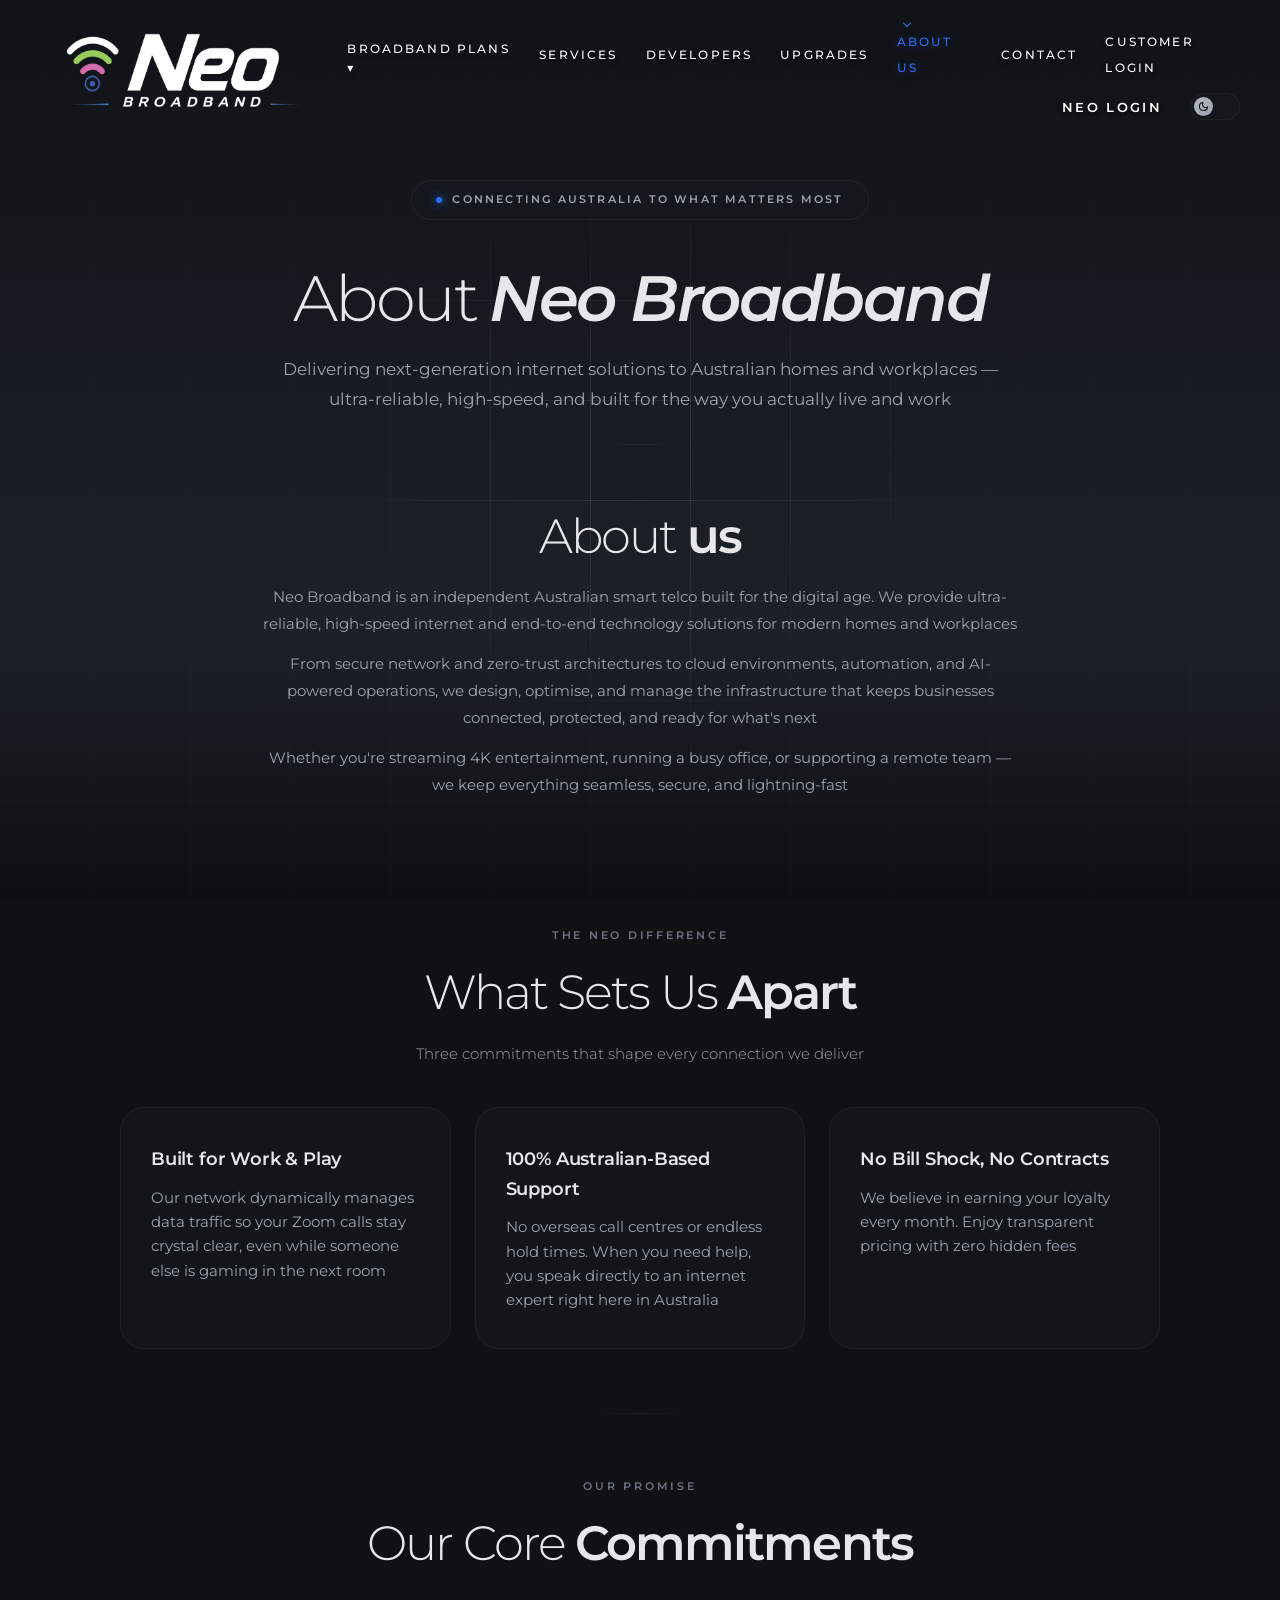
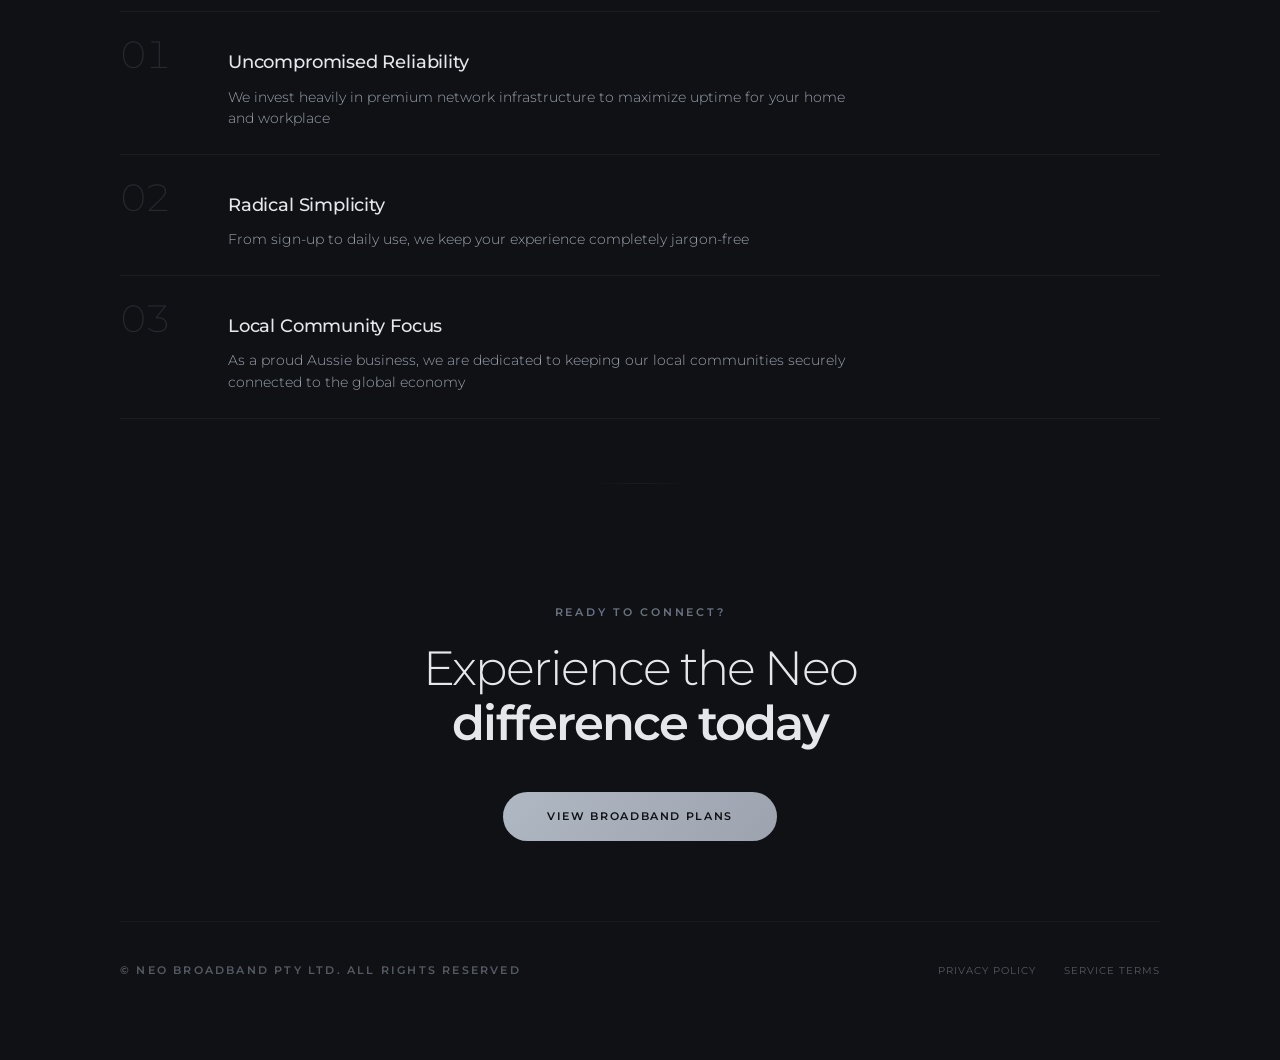
==== about.html @ f5ad7014 "Add responsive styles and accessibility improvements Added responsive styles for various screen size" ====
<!DOCTYPE html>
<html lang="en">
<head>
<meta charset="UTF-8">
<script>(function(){try{if(localStorage.getItem('nb-theme')==='light')document.documentElement.setAttribute('data-theme','light');}catch(e){}})();</script>
<meta name="viewport" content="width=device-width, initial-scale=1.0">
<title>About Us — Neo Broadband</title>
<link rel="preconnect" href="https://fonts.googleapis.com">
<link href="https://fonts.googleapis.com/css2?family=Montserrat:wght@300;400;500;600;700&display=swap" rel="stylesheet">
<link rel="stylesheet" href="templatemo-621-luminary-style.css">
<link rel="icon" type="image/png" href="images/psd 1.png">
<style>
  /* Current-page highlight */
  .nav-links > li > a.active,
  .mobile-menu-link.active {
    color: #2b6cf6 !important;
  }

  /* ═══ LIGHT MODE NAVIGATION FIXES (Matched to Index) ═══ */

  /* 1. Transparent navigation in light mode (at the top) */
  html[data-theme="light"] .top-nav {
    background: transparent !important;
    border-bottom: none !important;
    box-shadow: none !important;
  }

  /* Make text DARK immediately in light mode for visibility */
  html[data-theme="light"] .top-nav .nav-links > li > a,
  html[data-theme="light"] .top-nav .nav-utility a {
    color: #0f172a !important;
    text-shadow: 0 0 10px rgba(255, 255, 255, 0.9) !important;
  }

  /* 2. Scrolled navigation in light mode (solid white) */
  html[data-theme="light"] .top-nav.scrolled {
    background: #ffffff !important;
    border-bottom: 1px solid rgba(15, 23, 42, 0.08) !important;
    box-shadow: 0 4px 20px rgba(0, 0, 0, 0.04) !important;
  }

  /* Remove text-shadow when scrolled in light mode */
  html[data-theme="light"] .top-nav.scrolled .nav-links > li > a,
  html[data-theme="light"] .top-nav.scrolled .nav-utility a {
    text-shadow: none !important;
  }

  /* Menu Hovers in light mode */
  html[data-theme="light"] .top-nav .nav-links > li > a:hover,
  html[data-theme="light"] .top-nav .nav-utility a:hover,
  html[data-theme="light"] .top-nav .nav-links > li > a.active {
    color: #2b6cf6 !important;
  }

  /* ═══ LOGO: Always BLACK in light mode (matches index.html) ═══ */
  html[data-theme="light"] .nav-logo,
  html[data-theme="light"] .portal-brand img {
    filter: brightness(0) !important;
  }

  /* Full-page persistent grid background with cursor spotlight */
  .page-grid-overlay {
    position: fixed;
    inset: 0;
    width: 100vw;
    height: 100vh;
    z-index: 1;
    pointer-events: none;
    --mx: 50vw;
    --my: 50vh;
    background-image:
      linear-gradient(to right, rgba(156, 163, 175, 0.18) 1px, transparent 1px),
      linear-gradient(to bottom, rgba(156, 163, 175, 0.18) 1px, transparent 1px);
    background-size: 100px 100px;
    background-position: center center;
    -webkit-mask-image:
      radial-gradient(circle 380px at var(--mx) var(--my), rgba(0,0,0,1) 0%, transparent 75%),
      linear-gradient(to bottom, rgba(0,0,0,0.05) 0%, rgba(0,0,0,0.15) 100%);
    mask-image:
      radial-gradient(circle 380px at var(--mx) var(--my), rgba(0,0,0,1) 0%, transparent 75%),
      linear-gradient(to bottom, rgba(0,0,0,0.05) 0%, rgba(0,0,0,0.15) 100%);
    -webkit-mask-composite: source-over;
    mask-composite: add;
  }

  /* Navigation Logo Styling */
  .nav-brand {
    display: flex;
    align-items: center;
    text-decoration: none;
  }
  .nav-logo {
    max-height: 100px;
    width: auto;
    object-fit: contain;
  }

  /* ── About Hero ── */
  .about-hero {
    min-height: 46vh;
    display: flex; 
    flex-direction: column;
    justify-content: center; 
    align-items: center; 
    text-align: center;
    padding: 180px 0 30px;
    position: relative;
  }

  .about-hero h1 {
    font-size: clamp(2.6rem, 5vw, 4rem) !important;
    font-weight: 300 !important;
    letter-spacing: -0.04em !important;
    color: var(--ivory) !important;
    line-height: 1.15 !important;
    margin-top: 12px !important;
  }

  html[data-theme="light"] .about-hero h1 {
    color: #0f172a !important;
  }

  .about-hero h1 em {
    font-style: italic !important;
    font-weight: 600 !important;
  }

  /* ═══ First Paragraph Font and Colour Matching ═══ */
  .about-hero .hero-sub {
    font-family: 'Montserrat', sans-serif !important;
    font-size: 1.05rem !important;
    font-weight: 400 !important;
    line-height: 1.75 !important;
    color: var(--slate-light, #9ca3af) !important;
    text-shadow: none !important;
    max-width: 720px !important;
    margin: 20px auto 0 !important;
    opacity: 1 !important;
    transform: none !important;
    animation: none !important;
  }

  html[data-theme="light"] .about-hero .hero-sub {
    color: #334155 !important; /* Exact match with story paragraphs */
    text-shadow: none !important;
  }

  /* ── Tighter section spacing ── */
  #who-we-are, #what-sets-us-apart, #core-commitments {
    padding: 64px 0;
  }

  /* ── Story blocks ── */
  .story-block { max-width: 760px; margin: 0 auto 48px; text-align: center; }
  .story-block:last-child { margin-bottom: 0; }
  .story-block .section-tag { text-align: center; }
  .story-block p {
    font-size: 0.95rem; font-weight: 400; line-height: 1.75; color: var(--slate-light);
    margin-top: 14px;
  }

  /* ── Differentiator cards (3 Sentence Holders) ── */
  .diff-grid {
    display: grid; 
    grid-template-columns: repeat(3, 1fr); 
    gap: 24px;
    margin-top: 40px;
  }

  .diff-card {
    background: var(--panel-bg); 
    border: 1px solid var(--panel-border);
    border-radius: 24px; 
    padding: 36px 30px; 
    backdrop-filter: blur(20px);
    transition: transform 0.8s var(--silk-ease), border-color 0.8s var(--silk-ease);
    display: flex;
    flex-direction: column;
    justify-content: flex-start;
    text-align: left; /* Flush left alignment for clean readability */
    height: 100%;
  }

  .diff-title { 
    font-size: 1.15rem; 
    font-weight: 600; 
    color: var(--ivory); 
    margin-bottom: 12px; 
    letter-spacing: -0.01em; 
    text-align: left;
  }

  .diff-desc { 
    font-size: 0.92rem; 
    font-weight: 400; 
    line-height: 1.65; 
    color: var(--slate-light); 
    text-align: left;
    margin: 0;
  }

  /* ── Commitments ── */
  .commitment-list { margin-top: 40px; }
  .commitment {
    display: grid; grid-template-columns: 80px 1fr; gap: 28px;
    padding: 24px 0; border-top: 1px solid var(--panel-border);
    align-items: baseline;
  }
  .commitment:last-child { border-bottom: 1px solid var(--panel-border); }
  .commitment-number {
    font-size: 2.4rem; font-weight: 200; letter-spacing: -0.04em;
    color: rgba(176,184,196,0.15); line-height: 1; font-variant-numeric: tabular-nums;
  }
  .commitment-body h3 {
    font-size: 1.15rem; font-weight: 500; color: var(--ivory); margin-bottom: 10px; letter-spacing: -0.01em;
  }
  .commitment-body p {
    font-size: 0.9rem; font-weight: 300; line-height: 1.5; color: var(--slate-light); max-width: 640px;
  }

  /* Light mode contrast enhancements */
  html[data-theme="light"] .diff-card {
    background: #ffffff !important;
    border: 1px solid #cbd5e1 !important;
    box-shadow: 0 10px 30px rgba(15, 23, 42, 0.06);
  }
  html[data-theme="light"] .diff-title,
  html[data-theme="light"] .commitment-body h3,
  html[data-theme="light"] .section-title {
    color: #0f172a !important;
  }
  html[data-theme="light"] .story-block p,
  html[data-theme="light"] .diff-desc,
  html[data-theme="light"] .commitment-body p,
  html[data-theme="light"] .section-body {
    color: #334155 !important;
  }

  /* ── Founding badge ── */
  .founded-badge {
    display: inline-flex; align-items: center; gap: 10px;
    padding: 10px 24px; border-radius: 100px;
    background: var(--panel-bg); border: 1px solid var(--panel-border);
    backdrop-filter: blur(20px); margin-bottom: 24px;
  }
  .founded-badge-dot {
    width: 6px; height: 6px; border-radius: 50%; background: var(--silver);
    box-shadow: 0 0 8px rgba(176,184,196,0.4);
  }
  .founded-badge span { font-size: 10px; font-weight: 600; letter-spacing: 0.2em; text-transform: uppercase; color: var(--slate-light); }

  @media (max-width: 1024px) {
    .diff-grid { grid-template-columns: 1fr; }
  }
  @media (max-width: 768px) {
    .about-hero { padding: 150px 0 30px; }
    .commitment { grid-template-columns: 56px 1fr; gap: 18px; }
    .commitment-number { font-size: 1.8rem; }
  }

  /* ═══ TOP NAVIGATION ═══ */
  .top-nav {
    position: fixed;
    top: 0;
    left: 0;
    right: 0;
    z-index: 600;
    display: flex;
    justify-content: space-between;
    align-items: center;
    padding: 24px 40px;
    transition: background 0.8s cubic-bezier(0.16, 1, 0.3, 1),
                padding 0.8s cubic-bezier(0.16, 1, 0.3, 1);
  }

  .top-nav.scrolled {
    background: rgba(15, 17, 21, 0.85);
    backdrop-filter: blur(20px);
    -webkit-backdrop-filter: blur(20px);
    padding: 16px 40px;
  }

  .nav-right {
    display: flex;
    flex-direction: column;
    align-items: flex-end;
    gap: 10px;
  }

  .nav-utility {
    display: flex;
    align-items: center;
    justify-content: flex-end;
    gap: 28px;
    list-style: none;
    margin: 0;
    padding: 0;
  }

  .nav-utility a {
    color: #ffffff !important;
    font-size: 13px !important;
    font-weight: 600 !important;
    letter-spacing: 0.18em !important;
    text-transform: uppercase;
    text-decoration: none;
    text-shadow: 0 2px 5px rgba(0, 0, 0, 0.8);
    transition: color 0.4s ease;
  }

  .nav-utility a:hover,
  .nav-links > li > a:hover {
    color: #2b6cf6 !important;
  }

  .nav-right .nav-links {
    display: flex;
    justify-content: flex-end;
    align-items: center;
    gap: 28px;
    list-style: none;
    margin: 0;
    padding: 0;
  }

  .nav-links > li > a {
    color: var(--nav-link-color, #ffffff) !important;
    text-shadow: var(--nav-shadow, 0 2px 5px rgba(0, 0, 0, 0.8)) !important;
  }

  .dropdown {
    position: relative;
    display: inline-block;
  }

  .dropdown-content {
    position: absolute;
    top: 100%;
    left: 0;
    min-width: 200px;
    background: #14161c;
    border: 1px solid rgba(156, 163, 175, 0.18);
    border-radius: 10px;
    box-shadow: 0 18px 40px rgba(0, 0, 0, 0.35);
    list-style: none;
    margin: 0;
    padding: 8px 0;
    opacity: 0;
    visibility: hidden;
    transform: translateY(6px);
    transition: opacity 0.2s ease, transform 0.2s ease, visibility 0.2s ease;
    z-index: 1000;
  }

  .dropdown:hover .dropdown-content,
  .dropdown:focus-within .dropdown-content {
    opacity: 1;
    visibility: visible;
    transform: translateY(0);
  }

  .dropdown-content li { width: 100%; }

  .dropdown-content a {
    display: block;
    padding: 10px 18px;
    white-space: nowrap;
    color: var(--ivory, #ffffff);
    font-size: 0.92rem;
    text-decoration: none;
    transition: background 0.15s ease, color 0.15s ease;
  }

  .dropdown-content a:hover {
    background: rgba(43, 108, 246, 0.15);
    color: #2b6cf6;
  }

  .dropdown-content a::after { display: none !important; }

  .nav-toggle {
    display: none;
    background: none;
    border: none;
    cursor: pointer;
    width: 32px;
    height: 24px;
    position: relative;
    padding: 0;
  }

  .toggle-bar {
    display: block;
    width: 100%;
    height: 1.5px;
    background: var(--ivory, #ffffff);
    position: absolute;
    left: 0;
    transition: transform 0.6s cubic-bezier(0.16, 1, 0.3, 1),
                top 0.6s cubic-bezier(0.16, 1, 0.3, 1);
  }

  .toggle-bar:nth-child(1) { top: 6px; }
  .toggle-bar:nth-child(2) { top: 16px; }

  .nav-toggle.active .toggle-bar:nth-child(1) { top: 11px; transform: rotate(45deg); }
  .nav-toggle.active .toggle-bar:nth-child(2) { top: 11px; transform: rotate(-45deg); }

  @media (max-width: 1024px) {
    .nav-right { display: none; }
    .nav-toggle { display: block; }
  }
</style>
<style id="neo-responsive-overrides">

/* =========================================================
   Neo Broadband — Responsive & Cross-Browser Overrides
   Applied across all pages.
   ========================================================= */

html {
  -webkit-text-size-adjust: 100%;
  text-size-adjust: 100%;
  overflow-x: hidden;
}

body {
  max-width: 100%;
  overflow-x: hidden;
  overflow-wrap: break-word;
}

img, svg, video, canvas {
  max-width: 100%;
  height: auto;
}

button, input, select, textarea {
  font: inherit;
}

input, select, textarea {
  max-width: 100%;
}

/* Keep interactive controls comfortable on touch devices */
@media (pointer: coarse) {
  a, button, input, select, textarea {
    -webkit-tap-highlight-color: transparent;
  }
}

/* Tablet / mobile navigation */
@media (max-width: 1100px) {
  .top-nav,
  .top-nav.scrolled {
    padding: 16px 24px !important;
    min-height: 68px;
  }

  .top-nav .nav-right,
  .top-nav .nav-links,
  .top-nav .nav-utility,
  .top-nav .nav-cta {
    display: none !important;
  }

  .top-nav .nav-toggle {
    display: block !important;
    flex: 0 0 auto;
    z-index: 701;
  }

  .top-nav .nav-brand {
    max-width: calc(100% - 52px);
    display: inline-flex;
    align-items: center;
  }

  .top-nav .nav-logo {
    max-width: 150px;
    max-height: 46px;
    object-fit: contain;
  }

  .mobile-menu {
    z-index: 650 !important;
  }

  .mobile-menu-inner {
    padding:
      max(86px, env(safe-area-inset-top) + 76px)
      max(22px, env(safe-area-inset-right))
      max(32px, env(safe-area-inset-bottom) + 24px)
      max(22px, env(safe-area-inset-left));
  }

  .mobile-menu-links {
    width: 100%;
  }

  .mobile-menu-link {
    min-height: 50px;
    line-height: 1.25;
  }

  body.menu-open {
    position: fixed;
    width: 100%;
    overflow: hidden;
  }

  /* Portal navigation should remain usable while the drawer is open */
  .portal-nav .nav-toggle,
  .portal-nav .nav-brand {
    z-index: 701;
  }
}

/* Phones */
@media (max-width: 768px) {
  .main,
  .container,
  .content,
  .workspace {
    max-width: 100%;
  }

  .main {
    padding-left: 16px !important;
    padding-right: 16px !important;
  }

  .section {
    padding-top: 64px;
    padding-bottom: 64px;
  }

  .hero {
    min-height: 100svh;
    min-height: 100dvh;
    padding-top: 92px;
    padding-bottom: 48px;
  }

  .hero h1 {
    max-width: 100%;
    font-size: clamp(2rem, 10vw, 3.4rem);
    line-height: 1.08;
    overflow-wrap: anywhere;
  }

  .hero p,
  .section-description {
    max-width: 100%;
  }

  .hero-ctas,
  .footer-ctas {
    width: 100%;
  }

  .btn-primary,
  .btn-secondary {
    min-height: 46px;
  }

  .pricing-grid,
  .testimonials-grid,
  .integrations-grid,
  .grid,
  .grid.two-col,
  .grid.three-col,
  .grid.stats-4,
  .field-grid {
    min-width: 0;
  }

  .feature,
  .two-col,
  .three-col,
  .stats-4,
  .field-grid {
    min-width: 0;
  }

  /* Prevent cards / flex rows from causing horizontal overflow */
  .card,
  .pricing-card,
  .testimonial-card,
  .integration-item,
  .portal-hero,
  .chart-box,
  .chart-wrap,
  .ticket-chart-container,
  .modal-content,
  .checkout-modal-content {
    max-width: 100%;
    min-width: 0;
  }

  .card-head,
  .top-actions,
  .footer-bar,
  .mobile-menu-footer {
    gap: 14px;
    flex-wrap: wrap;
  }

  /* Tables scroll inside their own container rather than stretching the page */
  .table-wrap,
  .portal-table,
  .table-responsive {
    width: 100%;
    max-width: 100%;
    overflow-x: auto;
    overflow-y: hidden;
    -webkit-overflow-scrolling: touch;
    overscroll-behavior-x: contain;
  }

  .table-wrap table,
  .portal-table table {
    min-width: 680px;
  }

  /* Forms: avoid iOS Safari auto-zoom and keep fields usable */
  input,
  select,
  textarea {
    font-size: 16px !important;
  }

  .field,
  .field.full {
    min-width: 0;
    width: 100%;
  }

  /* Modals */
  .admin-modal,
  .checkout-modal {
    padding: 12px !important;
    align-items: flex-start !important;
    overflow-y: auto;
  }

  .modal-content,
  .checkout-modal-content {
    width: min(100%, 620px) !important;
    max-height: calc(100dvh - 24px);
    overflow-y: auto;
    margin: 12px auto !important;
  }

  /* Portal shells */
  .workspace {
    width: 100%;
    padding: 18px 14px !important;
  }

  .portal-hero {
    padding: 24px 18px;
  }

  .topbar {
    gap: 12px;
    flex-wrap: wrap;
  }

  .top-actions {
    width: 100%;
  }

  .top-actions > * {
    max-width: 100%;
  }

  /* Sidebar remains a drawer on tablets/phones */
  .sidebar {
    max-width: min(88vw, 340px);
    width: min(88vw, 340px);
    z-index: 640;
  }

  /* Charts should shrink rather than force the viewport wider */
  .chart-svg,
  .chart-box svg,
  .chart-wrap svg {
    max-width: 100%;
  }

  .mobile-menu-link {
    font-size: clamp(1.25rem, 7vw, 2rem);
    padding: 12px 0;
  }

  .mobile-menu-link::before {
    min-width: 22px;
  }
}

/* Small phones */
@media (max-width: 480px) {
  .top-nav,
  .top-nav.scrolled {
    padding: 13px 16px !important;
    min-height: 62px;
  }

  .top-nav .nav-logo {
    max-width: 128px;
    max-height: 40px;
  }

  .nav-toggle {
    width: 30px !important;
    height: 24px !important;
  }

  .mobile-menu-inner {
    padding-left: 18px;
    padding-right: 18px;
  }

  .mobile-menu-link {
    font-size: 1.25rem;
    gap: 10px;
    padding: 10px 0;
  }

  .section {
    padding-top: 52px;
    padding-bottom: 52px;
  }

  .pricing-card {
    padding: 24px 18px !important;
  }

  .portal-hero {
    padding: 20px 14px;
  }

  .stats-4 {
    grid-template-columns: 1fr !important;
  }

  .card {
    padding-left: 16px;
    padding-right: 16px;
  }

  .modal-content,
  .checkout-modal-content {
    border-radius: 16px !important;
  }
}

/* Very narrow phones */
@media (max-width: 360px) {
  .main {
    padding-left: 12px !important;
    padding-right: 12px !important;
  }

  .mobile-menu-link {
    font-size: 1.12rem;
  }

  .hero h1 {
    font-size: 2rem;
  }
}

/* Landscape phones */
@media (max-height: 540px) and (orientation: landscape) {
  .mobile-menu-inner {
    justify-content: flex-start;
    padding-top: 74px;
  }

  .mobile-menu-link {
    padding: 7px 0;
    font-size: 1.15rem;
  }

  .hero {
    min-height: auto;
    padding-top: 82px;
  }
}

/* Reduced motion accessibility */
@media (prefers-reduced-motion: reduce) {
  *,
  *::before,
  *::after {
    scroll-behavior: auto !important;
    animation-duration: 0.001ms !important;
    animation-iteration-count: 1 !important;
    transition-duration: 0.001ms !important;
  }
}

/* Avoid accidental horizontal scroll from decorative fixed elements */
.grain,
.atmosphere,
.page-grid-overlay {
  max-width: 100vw;
}

</style>
</head>
<body>

<svg class="grain" width="100%" height="100%">
  <filter id="n"><feTurbulence type="fractalNoise" baseFrequency="0.65" numOctaves="5" stitchTiles="stitch"/><feColorMatrix type="saturate" values="0"/></filter>
  <rect width="100%" height="100%" filter="url(#n)"/>
</svg>
<div class="atmosphere"></div>

<div class="page-grid-overlay" id="pageGrid"></div>

<!-- Nav -->
<nav class="top-nav" id="topNav">
  <a href="index.html" class="nav-brand">
    <img src="images/psd 1.png" alt="Neo Broadband Logo" class="nav-logo">
  </a>
  <div class="nav-right">
    <!-- Main Links -->
    <ul class="nav-links">
      <li class="dropdown">
        <a href="index.html#pricing" aria-haspopup="true">Broadband Plans &#9662;</a>
        <ul class="dropdown-content">
          <li><a href="index.html#residential-plans">Residential Plans</a></li>
          <li><a href="index.html#business-plans">Business Plans</a></li>
          <li><a href="index.html#enterprise-ethernet">Enterprise Ethernet</a></li>
        </ul>
      </li>

      <!-- Services -->
      <li><a href="services.html">Services</a></li>

      <li><a href="developers.html">Developers</a></li>
      <li><a href="building-upgrades.html">Upgrades</a></li>
      <li><a href="about.html">About Us</a></li>
      <li><a href="contact.html">Contact</a></li>
      <li><a href="customer-portal.html">Customer Login</a></li>
    </ul>

    <!-- Utility Links: Admin Portal 1st, Customer Login 2nd -->
    <ul class="nav-utility">
      <li><a href="admin-portal.html">Neo Login</a></li>
      <li>
        <button class="theme-toggle" id="themeToggle" type="button" aria-label="Toggle light and dark theme" aria-pressed="false">
          <span class="theme-toggle-knob">
            <svg class="icon-moon" viewBox="0 0 24 24"><path d="M21 12.79A9 9 0 1111.21 3 7 7 0 0021 12.79z"/></svg>
            <svg class="icon-sun" viewBox="0 0 24 24"><circle cx="12" cy="12" r="4"/><path d="M12 2v2M12 20v2M4.93 4.93l1.41 1.41M17.66 17.66l1.41 1.41M2 12h2M20 12h2M4.93 19.07l1.41-1.41M17.66 6.34l1.41-1.41"/></svg>
          </span>
        </button>
      </li>
    </ul>
    
  </div>
  <button class="nav-toggle" id="navToggle" aria-label="Toggle menu" aria-expanded="false">
    <span class="toggle-bar"></span><span class="toggle-bar"></span>
  </button>
</nav>

<!-- Mobile Menu -->
<div class="mobile-menu" id="mobileMenu">
  <div class="mobile-menu-inner">
    <div class="mobile-menu-links">
      <a href="index.html" class="mobile-menu-link" data-index="01">Home</a>
      <a href="index.html#residential-plans" class="mobile-menu-link" data-index="02">Residential Plans</a>
      <a href="index.html#business-plans" class="mobile-menu-link" data-index="03">Business Plans</a>
      <a href="index.html#enterprise-ethernet" class="mobile-menu-link" data-index="04">Enterprise Ethernet</a>
      <a href="services.html" class="mobile-menu-link" data-index="05">Services</a>
      <a href="admin-portal.html" class="mobile-menu-link" data-index="06">Admin Login</a>
      <a href="customer-portal.html" class="mobile-menu-link" data-index="07">Customer Login</a>
      <a href="developers.html" class="mobile-menu-link" data-index="08">Developers</a>
      <a href="building-upgrades.html" class="mobile-menu-link" data-index="09">Upgrades</a>
      <a href="about.html" class="mobile-menu-link active" data-index="10">About Us</a>
      <a href="contact.html" class="mobile-menu-link" data-index="11">Contact</a>
    </div>
    <div class="mobile-menu-footer">
      <a href="#">Privacy</a>
      <a href="#">Terms</a>
      <a href="contact.html">Contact</a>
    </div>
  </div>
</div>

<main class="main">

  <!-- ═══ ABOUT HERO ═══ -->
  <section class="about-hero" id="hero">
    <div class="hero-badge">
      <div class="hero-badge-dot"></div>
      <span>Connecting Australia to What Matters Most</span>
    </div>
    <h1>About <em>Neo Broadband</em></h1>
    <!-- First paragraph: clean font, matching color, no blur -->
    <p class="hero-sub">
      Delivering next-generation internet solutions to Australian homes and workplaces — ultra-reliable, high-speed, and built for the way you actually live and work
    </p>
  </section>

  <div class="silk-divider reveal"></div>

  <!-- ═══ ABOUT US ═══ -->
  <section class="section section-center" id="who-we-are">
    <div class="story-block reveal">
      <h2 class="section-title reveal-d1">About <strong>us</strong></h2>
      <p>
        Neo Broadband is an independent Australian smart telco built for the digital age. We provide ultra-reliable, high-speed internet and end-to-end technology solutions for modern homes and workplaces
      </p>
      <p>
        From secure network and zero-trust architectures to cloud environments, automation, and AI-powered operations, we design, optimise, and manage the infrastructure that keeps businesses connected, protected, and ready for what's next
      </p>
      <p>
        Whether you're streaming 4K entertainment, running a busy office, or supporting a remote team — we keep everything seamless, secure, and lightning-fast
      </p>
    </div>
  </section>

  <div class="silk-divider reveal"></div>

  <!-- ═══ WHAT SETS US APART ═══ -->
  <section class="section section-center" id="what-sets-us-apart">
    <p class="section-tag reveal">The Neo Difference</p>
    <h2 class="section-title reveal reveal-d1">What Sets Us <strong>Apart</strong></h2>
    <p class="section-body reveal reveal-d2">Three commitments that shape every connection we deliver</p>

    <!-- ── 3 Sentence Holders (Cleanly aligned without dots) ── -->
    <div class="diff-grid">
      <div class="diff-card reveal reveal-d1">
        <div class="diff-title">Built for Work &amp; Play</div>
        <p class="diff-desc">Our network dynamically manages data traffic so your Zoom calls stay crystal clear, even while someone else is gaming in the next room</p>
      </div>

      <div class="diff-card reveal reveal-d2">
        <div class="diff-title">100% Australian-Based Support</div>
        <p class="diff-desc">No overseas call centres or endless hold times. When you need help, you speak directly to an internet expert right here in Australia</p>
      </div>

      <div class="diff-card reveal reveal-d3">
        <div class="diff-title">No Bill Shock, No Contracts</div>
        <p class="diff-desc">We believe in earning your loyalty every month. Enjoy transparent pricing with zero hidden fees</p>
      </div>
    </div>
  </section>

  <div class="silk-divider reveal"></div>

  <!-- ═══ CORE COMMITMENTS ═══ -->
  <section class="section" id="core-commitments">
    <p class="section-tag reveal section-center">Our Promise</p>
    <h2 class="section-title reveal reveal-d1 section-center">Our Core <strong>Commitments</strong></h2>

    <div class="commitment-list">
      <div class="commitment reveal">
        <div class="commitment-number">01</div>
        <div class="commitment-body">
          <h3>Uncompromised Reliability</h3>
          <p>We invest heavily in premium network infrastructure to maximize uptime for your home and workplace</p>
        </div>
      </div>
      <div class="commitment reveal reveal-d1">
        <div class="commitment-number">02</div>
        <div class="commitment-body">
          <h3>Radical Simplicity</h3>
          <p>From sign-up to daily use, we keep your experience completely jargon-free</p>
        </div>
      </div>
      <div class="commitment reveal reveal-d2">
        <div class="commitment-number">03</div>
        <div class="commitment-body">
          <h3>Local Community Focus</h3>
          <p>As a proud Aussie business, we are dedicated to keeping our local communities securely connected to the global economy</p>
        </div>
      </div>
    </div>
  </section>

  <div class="silk-divider reveal"></div>

  <!-- ═══ FOOTER CTA ═══ -->
  <section class="footer-cta" id="cta">
    <p class="section-tag reveal">Ready to Connect?</p>
    <h2 class="section-title reveal reveal-d1">Experience the Neo<br><strong>difference today</strong></h2>
    <div class="footer-ctas reveal reveal-d3">
      <a href="index.html#pricing" class="btn-primary">View Broadband Plans</a>
    </div>

    <div class="footer-bar reveal reveal-d4" style="margin-top: 80px;">
      <div class="footer-brand">© Neo Broadband Pty Ltd. All rights reserved</div>
      <div class="footer-links">
        <a href="#">Privacy Policy</a>
        <a href="#">Service Terms</a>
      </div>
    </div>
  </section>

</main>

<script>
;(function(){
  document.querySelectorAll('a[href^="#"]').forEach(link => {
    link.addEventListener('click', e => {
      const href = link.getAttribute('href');
      if (href === '#') {
        e.preventDefault();
        window.scrollTo({ top: 0, behavior: 'smooth' });
      } else {
        const target = document.querySelector(href);
        if (target) {
          e.preventDefault();
          target.scrollIntoView({ behavior: 'smooth' });
        }
      }
    });
  });

  const revealsInline = document.querySelectorAll('.reveal');
  const io = new IntersectionObserver(entries => {
    entries.forEach(e => { if (e.isIntersecting) { e.target.classList.add('visible'); io.unobserve(e.target); } });
  }, { threshold: 0.12, rootMargin: '0px 0px -30px 0px' });
  revealsInline.forEach(el => io.observe(el));

  const topNav = document.getElementById('topNav');
  window.addEventListener('scroll', () => topNav.classList.toggle('scrolled', scrollY > 60), { passive: true });

  const toggle = document.getElementById('navToggle'), menu = document.getElementById('mobileMenu');
  const menuLinks = menu.querySelectorAll('.mobile-menu-link');
  let menuOpen = false;
  function openMenu() { menuOpen=true; toggle.classList.add('active'); toggle.setAttribute('aria-expanded','true'); menu.classList.add('open'); document.body.classList.add('menu-open'); }
  function closeMenu() { if(!menuOpen) return; menuOpen=false; toggle.classList.remove('active'); toggle.setAttribute('aria-expanded','false'); menu.classList.remove('open'); document.body.classList.remove('menu-open'); }
  toggle.addEventListener('click', () => menuOpen ? closeMenu() : openMenu());
  menuLinks.forEach(l => l.addEventListener('click', closeMenu));
  document.addEventListener('keydown', e => { if (e.key === 'Escape') closeMenu(); });
  window.addEventListener('resize', () => { if (innerWidth > 1024) closeMenu(); });

  (function() {
    const pageGrid = document.getElementById('pageGrid');
    if (!pageGrid) return;

    let targetX = window.innerWidth / 2;
    let targetY = window.innerHeight / 2;
    let currentX = targetX;
    let currentY = targetY;

    window.addEventListener('mousemove', (e) => {
      targetX = e.clientX;
      targetY = e.clientY;
    });

    function renderGridLight() {
      currentX += (targetX - currentX) * 0.08;
      currentY += (targetY - currentY) * 0.08;
      pageGrid.style.setProperty('--mx', `${currentX}px`);
      pageGrid.style.setProperty('--my', `${currentY}px`);
      requestAnimationFrame(renderGridLight);
    }
    renderGridLight();
  })();

})();
</script>
<script src="templatemo-621-luminary-script.js"></script>
<script>
document.addEventListener('DOMContentLoaded', function () {
  var path = window.location.pathname.split('/').pop() || 'index.html';
  document.querySelectorAll('.nav-links a, .mobile-menu-link').forEach(function (link) {
    var href = link.getAttribute('href');
    if (!href) return;
    var target = href.split('/').pop().split('#')[0];
    if (target && target === path) {
      link.classList.add('active');
      link.setAttribute('aria-current', 'page');
    } else {
      link.classList.remove('active');
    }
  });
});
</script>
</body>
</html>
---- templatemo-621-luminary-style.css ----
/*
TemplateMo 621 Luminary
https://templatemo.com/tm-621-luminary
*/

@import url('https://fonts.googleapis.com/css2?family=Montserrat:ital,wght@0,300;0,400;0,500;0,600;0,700;1,300;1,400&display=swap');

*, *::before, *::after { 
  margin: 0; 
  padding: 0; 
  box-sizing: border-box; 
}

:root {
  /* Fonts */
  --font-main: 'Montserrat', system-ui, -apple-system, BlinkMacSystemFont, 'Segoe UI', Roboto, sans-serif;
  --font-mono: ui-monospace, SFMono-Regular, Menlo, Monaco, Consolas, monospace;

  /* Color Palette */
  --base-deep: #0F1115;
  --base-mid: #161A20;
  --base-soft: #1C2128;
  --slate-warm: #6B7280;
  --slate-light: #9CA3AF;
  --graphite: #2A2E35;
  --graphite-soft: #3D424A;
  --ivory: #E5E7EB;
  --ivory-muted: #C9CDD4;
  --silver: #B0B8C4;
  --panel-bg: rgba(22, 26, 32, 0.55);
  --panel-border: rgba(156, 163, 175, 0.08);
  --silk-ease: cubic-bezier(0.16, 1, 0.3, 1);
}

html { 
  scroll-behavior: smooth; 
  font-size: 16px; 
  scroll-padding-top: 80px; 
}

body {
  font-family: var(--font-main);
  font-size: 1rem;
  font-weight: 400;
  line-height: 1.6;
  background: var(--base-deep);
  color: var(--ivory);
  overflow-x: hidden;
  -webkit-font-smoothing: antialiased;
  -moz-osx-font-smoothing: grayscale;
}

/* Ensure consistent fonts across interactive elements */
button, input, select, textarea {
  font-family: inherit;
  font-size: inherit;
  line-height: inherit;
  color: inherit;
}

/* ── Grain ── */
.grain {
  position: fixed; 
  inset: 0; 
  pointer-events: none; 
  z-index: 9999;
  opacity: 0.028; 
  mix-blend-mode: overlay;
}

/* ── BG ── */
.atmosphere {
  position: fixed; 
  inset: 0; 
  z-index: 0;
  background: linear-gradient(180deg, #0F1115 0%, #161A20 35%, #1C2128 70%, #0D0F13 100%);
}

/* ── Nav ── */
.top-nav {
  position: fixed; 
  top: 0; 
  left: 0; 
  right: 0; 
  z-index: 600;
  display: flex; 
  justify-content: space-between; 
  align-items: center;
  padding: 24px 40px;
  transition: background 0.8s var(--silk-ease), padding 0.8s var(--silk-ease);
}

.top-nav.scrolled {
  background: rgba(15, 17, 21, 0.85);
  backdrop-filter: blur(20px); 
  -webkit-backdrop-filter: blur(20px);
  padding: 16px 40px;
}

.nav-brand { 
  font-size: 0.8125rem; 
  font-weight: 700; 
  letter-spacing: 0.2em; 
  text-transform: uppercase; 
  color: var(--ivory); 
  text-decoration: none; 
}

.nav-brand span { 
  font-weight: 300; 
  color: var(--slate-warm); 
  margin-left: 4px; 
}

.nav-links { 
  display: flex; 
  gap: 32px; 
  list-style: none; 
  align-items: center; 
}

.nav-links a {
  font-size: 0.75rem; 
  font-weight: 500; 
  letter-spacing: 0.18em; 
  text-transform: uppercase;
  color: var(--slate-warm); 
  text-decoration: none; 
  position: relative; 
  padding: 14px 0 6px;
  transition: color 0.8s var(--silk-ease);
}

.nav-links a::after {
  content: ''; 
  position: absolute; 
  top: 0; 
  left: 50%;
  width: 6px; 
  height: 6px;
  border-right: 1px solid var(--silver); 
  border-bottom: 1px solid var(--silver);
  transform: translateX(-50%) rotate(45deg) translateY(-8px);
  opacity: 0; 
  transition: transform 0.8s var(--silk-ease), opacity 0.6s var(--silk-ease);
  pointer-events: none;
}

.nav-links a:hover { 
  color: var(--ivory); 
}

.nav-links a:hover::after { 
  opacity: 0.7; 
  transform: translateX(-50%) rotate(45deg) translateY(0); 
}

.nav-links a.active { 
  color: var(--ivory-muted); 
}

.nav-links a.active::after { 
  opacity: 0.4; 
  transform: translateX(-50%) rotate(45deg) translateY(0); 
}

.nav-cta {
  padding: 10px 28px; 
  border-radius: 100px;
  font-size: 0.6875rem; 
  font-weight: 600; 
  letter-spacing: 0.15em; 
  text-transform: uppercase;
  background: linear-gradient(135deg, var(--silver), var(--slate-light));
  color: var(--base-deep); 
  border: none; 
  cursor: pointer; 
  text-decoration: none;
  transition: transform 0.8s var(--silk-ease), box-shadow 0.8s var(--silk-ease);
}

.nav-cta:hover { 
  transform: scale(1.03); 
  box-shadow: 0 6px 30px rgba(176, 184, 196, 0.15); 
}

/* ── Hamburger ── */
.nav-toggle {
  display: none; 
  background: none; 
  border: none; 
  cursor: pointer;
  width: 32px; 
  height: 24px; 
  position: relative; 
  padding: 0;
}

.toggle-bar {
  display: block; 
  width: 100%; 
  height: 1.5px; 
  background: var(--ivory);
  position: absolute; 
  left: 0;
  transition: transform 0.6s var(--silk-ease), top 0.6s var(--silk-ease);
}

.toggle-bar:nth-child(1) { top: 6px; }
.toggle-bar:nth-child(2) { top: 16px; }
.nav-toggle.active .toggle-bar:nth-child(1) { top: 11px; transform: rotate(45deg); }
.nav-toggle.active .toggle-bar:nth-child(2) { top: 11px; transform: rotate(-45deg); }

/* ── Mobile Menu ── */
.mobile-menu {
  position: fixed; 
  inset: 0; 
  z-index: 550;
  pointer-events: none; 
  opacity: 0; 
  visibility: hidden;
  transition: opacity 0.6s var(--silk-ease), visibility 0.6s var(--silk-ease);
}

.mobile-menu.open { 
  opacity: 1; 
  visibility: visible; 
  pointer-events: auto; 
}

.mobile-menu-inner {
  position: absolute; 
  inset: 0;
  background: rgba(15, 17, 21, 0.94);
  backdrop-filter: blur(40px); 
  -webkit-backdrop-filter: blur(40px);
  display: flex; 
  flex-direction: column; 
  justify-content: center;
  padding: 100px 40px 60px; 
  overflow-y: auto;
}

.mobile-menu-links { 
  display: flex; 
  flex-direction: column; 
  flex: 1; 
  justify-content: center; 
}

.mobile-menu-link {
  display: flex; 
  align-items: baseline; 
  gap: 16px;
  font-size: clamp(1.6rem, 5vw, 2.6rem); 
  font-weight: 300; 
  letter-spacing: -0.02em;
  color: var(--ivory); 
  text-decoration: none; 
  padding: 14px 0;
  border-bottom: 1px solid rgba(156, 163, 175, 0.06); 
  position: relative;
  opacity: 0; 
  transform: translateY(20px);
  transition: opacity 0.3s ease, transform 0.3s ease, color 0.6s var(--silk-ease);
}

.mobile-menu.open .mobile-menu-link {
  opacity: 1; 
  transform: translateY(0);
  transition: opacity 0.5s var(--silk-ease), transform 0.5s var(--silk-ease), color 0.6s var(--silk-ease);
}

.mobile-menu.open .mobile-menu-link:nth-child(1) { transition-delay: 0.06s; }
.mobile-menu.open .mobile-menu-link:nth-child(2) { transition-delay: 0.12s; }
.mobile-menu.open .mobile-menu-link:nth-child(3) { transition-delay: 0.18s; }
.mobile-menu.open .mobile-menu-link:nth-child(4) { transition-delay: 0.24s; }
.mobile-menu.open .mobile-menu-link:nth-child(5) { transition-delay: 0.30s; }
.mobile-menu.open .mobile-menu-link:nth-child(6) { transition-delay: 0.36s; }
.mobile-menu.open .mobile-menu-link:nth-child(7) { transition-delay: 0.42s; }
.mobile-menu.open .mobile-menu-link:nth-child(8) { transition-delay: 0.48s; }
.mobile-menu.open .mobile-menu-link:nth-child(9) { transition-delay: 0.54s; }
.mobile-menu.open .mobile-menu-link:nth-child(10) { transition-delay: 0.60s; }
.mobile-menu.open .mobile-menu-link:nth-child(11) { transition-delay: 0.66s; }
.mobile-menu.open .mobile-menu-link:nth-child(12) { transition-delay: 0.72s; }

.mobile-menu-link::before {
  content: attr(data-index); 
  font-size: 0.6875rem; 
  font-weight: 500;
  letter-spacing: 0.15em; 
  color: var(--slate-warm); 
  opacity: 0.4;
  min-width: 24px; 
  font-variant-numeric: tabular-nums;
}

.mobile-menu-footer {
  display: flex; 
  justify-content: space-between; 
  align-items: center;
  padding-top: 24px; 
  border-top: 1px solid rgba(156, 163, 175, 0.06);
  opacity: 0; 
  transition: opacity 0.3s ease;
}

.mobile-menu.open .mobile-menu-footer {
  opacity: 1; 
  transition: opacity 0.5s var(--silk-ease) 0.45s;
}

.mobile-menu-footer a {
  font-size: 0.6875rem; 
  font-weight: 400; 
  letter-spacing: 0.1em; 
  text-transform: uppercase;
  color: var(--slate-warm); 
  opacity: 0.4; 
  text-decoration: none;
}

body.menu-open { 
  overflow: hidden; 
}

body.menu-open .top-nav { 
  background: rgba(15, 17, 21, 0.95); 
  backdrop-filter: blur(20px); 
}

/* ── Side Panels ── */
.side-panel {
  position: fixed; 
  top: 50%; 
  transform: translateY(-50%);
  width: 56px; 
  z-index: 100;
  display: flex; 
  flex-direction: column; 
  align-items: center;
  gap: 14px; 
  padding: 24px 0;
}

.side-panel.left { left: 20px; }
.side-panel.right { right: 20px; }

.side-label {
  writing-mode: vertical-rl; 
  text-orientation: mixed;
  font-size: 0.625rem; 
  font-weight: 600; 
  letter-spacing: 0.25em; 
  text-transform: uppercase;
  color: var(--slate-warm); 
  opacity: 0.5;
}

.side-track {
  width: 1px; 
  height: 160px;
  background: rgba(156, 163, 175, 0.06); 
  position: relative; 
  border-radius: 1px;
}

.side-track-fill {
  position: absolute; 
  top: 0; 
  left: 0; 
  width: 100%; 
  height: 0%;
  background: linear-gradient(to bottom, var(--silver), rgba(176, 184, 196, 0.15));
  border-radius: 1px; 
  transition: height 1.2s var(--silk-ease);
}

.side-dot {
  width: 6px; 
  height: 6px; 
  border-radius: 50%;
  background: var(--slate-warm); 
  opacity: 0.15;
  transition: opacity 0.8s var(--silk-ease), transform 0.8s var(--silk-ease), box-shadow 0.8s var(--silk-ease);
}

.side-dot.active {
  opacity: 0.8; 
  background: var(--silver);
  box-shadow: 0 0 12px rgba(176, 184, 196, 0.3); 
  transform: scale(1.3);
}

.side-readout {
  font-size: 0.625rem; 
  font-weight: 400; 
  letter-spacing: 0.1em;
  color: var(--slate-warm); 
  opacity: 0.35;
  font-variant-numeric: tabular-nums;
}

/* ── Container ── */
.main { 
  position: relative; 
  z-index: 10; 
  max-width: 1120px; 
  margin: 0 auto; 
  padding: 0 40px; 
}

/* ── Shared ── */
.section { 
  padding: 120px 0; 
  position: relative; 
}

.section-tag {
  font-size: 0.6875rem; 
  font-weight: 600; 
  letter-spacing: 0.25em; 
  text-transform: uppercase;
  color: var(--slate-warm); 
  opacity: 0.6; 
  margin-bottom: 20px;
}

.section-title {
  font-size: clamp(2rem, 4vw, 3rem); 
  font-weight: 300;
  letter-spacing: -0.04em; 
  line-height: 1.15; 
  color: var(--ivory); 
  margin-bottom: 20px;
}

.section-title strong { 
  font-weight: 600; 
}

.section-body {
  font-size: 0.95rem; 
  font-weight: 300; 
  line-height: 1.8; 
  color: var(--slate-light); 
  max-width: 540px;
}

.section-center { text-align: center; }
.section-center .section-body { margin: 0 auto; }

.silk-divider { 
  width: 100px; 
  height: 1px; 
  background: linear-gradient(90deg, transparent, var(--panel-border), transparent); 
  margin: 0 auto; 
}

.btn-primary {
  display: inline-block; 
  padding: 16px 44px; 
  border-radius: 100px;
  background: linear-gradient(135deg, var(--silver), var(--slate-light));
  color: var(--base-deep); 
  font-size: 0.6875rem; 
  font-weight: 600;
  letter-spacing: 0.15em; 
  text-transform: uppercase; 
  border: none; 
  cursor: pointer;
  text-decoration: none;
  transition: transform 0.8s var(--silk-ease), box-shadow 0.8s var(--silk-ease);
}

.btn-primary:hover { 
  transform: scale(1.02); 
  box-shadow: 0 8px 40px rgba(176, 184, 196, 0.18); 
}

.btn-secondary {
  display: inline-block; 
  padding: 16px 44px; 
  border-radius: 100px; 
  background: transparent;
  color: var(--ivory-muted); 
  font-size: 0.6875rem; 
  font-weight: 500;
  letter-spacing: 0.15em; 
  text-transform: uppercase;
  border: 1px solid var(--panel-border); 
  cursor: pointer; 
  text-decoration: none;
  transition: transform 0.8s var(--silk-ease), border-color 0.8s var(--silk-ease), background 0.8s var(--silk-ease);
}

.btn-secondary:hover { 
  transform: scale(1.02); 
  border-color: rgba(156, 163, 175, 0.2); 
  background: rgba(156, 163, 175, 0.04); 
}

/* ── Reveal ── */
.reveal {
  opacity: 0; 
  transform: translateY(36px);
  transition: opacity 1.2s var(--silk-ease), transform 1.2s var(--silk-ease);
}
.reveal.visible { opacity: 1; transform: translateY(0); }
.reveal-d1 { transition-delay: 0.1s; }
.reveal-d2 { transition-delay: 0.2s; }
.reveal-d3 { transition-delay: 0.3s; }
.reveal-d4 { transition-delay: 0.4s; }

/* ══════════════════════════════════
   FULL-WIDTH HERO BACKGROUND
   ══════════════════════════════════ */
.hero {
  min-height: 130vh;
  display: flex;
  flex-direction: column;
  justify-content: center;
  align-items: center;
  text-align: center;
  padding: 120px 0 80px;
  position: relative;
}

.hero::before {
  content: "";
  position: absolute;
  top: 0; 
  left: 50%; 
  transform: translateX(-50%); 
  width: 100vw; 
  height: 100%; 
  background-image: 
    linear-gradient(to bottom, rgba(15, 17, 21, 0.4) 0%, rgba(15, 17, 21, 0.95) 100%),
    url('images/12.png');
  background-size: cover;
  background-position: center 20%;
  background-repeat: no-repeat;
  z-index: -1;
  opacity: 0.85;
  pointer-events: none;
  animation: floatingBackground 20s ease-in-out infinite alternate;
}

@keyframes floatingBackground {
  0% { transform: translateX(-50%) scale(1); }
  100% { transform: translateX(-50%) scale(1.05); }
}

.hero-grid {
  position: absolute; 
  bottom: 0; 
  left: 50%; 
  height: 80%;
  width: 100vw; 
  transform: translateX(-50%);
  z-index: 0; 
  pointer-events: none;
  --mx: 50%; 
  --my: 50%;
  background-image:
    linear-gradient(to right, rgba(156, 163, 175, 0.12) 1px, transparent 1px),
    linear-gradient(to bottom, rgba(156, 163, 175, 0.12) 1px, transparent 1px);
  background-size: 120px 120px;
  background-position: center bottom;
  -webkit-mask-image: radial-gradient(circle 320px at var(--mx) var(--my), rgba(0,0,0,1) 0%, transparent 70%);
  mask-image: radial-gradient(circle 320px at var(--mx) var(--my), rgba(0,0,0,1) 0%, transparent 70%);
}

.hero > * { 
  position: relative; 
  z-index: 2; 
}

.hero-badge {
  display: inline-flex; 
  align-items: center; 
  gap: 10px;
  padding: 10px 24px; 
  border-radius: 100px;
  background: var(--panel-bg); 
  border: 1px solid var(--panel-border);
  backdrop-filter: blur(20px); 
  margin-bottom: 30px;
  opacity: 0; 
  transform: translateY(16px);
  animation: fadeUp 1.2s var(--silk-ease) 0.2s forwards;
}

.hero-badge-dot {
  width: 6px; 
  height: 6px; 
  border-radius: 50%; 
  background: #2b6cf6;
  box-shadow: 0 0 10px #2b6cf6; 
  animation: pulse 3s ease-in-out infinite;
}

.hero-badge span { 
  font-size: 0.6875rem; 
  font-weight: 600; 
  letter-spacing: 0.2em; 
  text-transform: uppercase; 
  color: var(--slate-light); 
}

.hero h1 {
  font-size: clamp(2.8rem, 6.5vw, 5.5rem); 
  font-weight: 300;
  letter-spacing: -0.05em; 
  line-height: 1;
  opacity: 0; 
  transform: translateY(24px);
  animation: fadeUp 1.4s var(--silk-ease) 0.4s forwards;
}

.hero h1 em {
  font-style: normal; 
  font-weight: 600;
  background: linear-gradient(135deg, var(--ivory), var(--silver), var(--slate-light));
  -webkit-background-clip: text; 
  -webkit-text-fill-color: transparent; 
  background-clip: text;
}

.hero-sub {
  font-size: clamp(0.95rem, 1.3vw, 1.15rem); 
  font-weight: 400; 
  line-height: 1.7;
  color: #ffffff; 
  max-width: 650px; 
  margin: 20px auto 40px;
  text-shadow: 0 2px 10px rgba(0, 0, 0, 0.85);
  opacity: 0; 
  transform: translateY(16px);
  animation: fadeUp 1.4s var(--silk-ease) 0.6s forwards;
}

.hero-ctas {
  display: flex; 
  gap: 16px;
  opacity: 0; 
  transform: translateY(16px);
  animation: fadeUp 1.4s var(--silk-ease) 0.8s forwards;
}

.hero-metrics {
  display: flex; 
  justify-content: center; 
  gap: 56px; 
  margin-top: 72px;
  opacity: 0; 
  transform: translateY(16px);
  animation: fadeUp 1.4s var(--silk-ease) 1s forwards;
}

.metric { text-align: center; }

.metric-value {
  font-size: clamp(1.8rem, 3vw, 2.6rem); 
  font-weight: 300; 
  letter-spacing: -0.04em;
  color: var(--ivory); 
  line-height: 1; 
  font-variant-numeric: tabular-nums;
}

.metric-value span { 
  font-size: 0.5em; 
  font-weight: 400; 
  color: var(--slate-warm); 
  vertical-align: super; 
  margin-left: 2px; 
}

.metric-label { 
  font-size: 0.625rem; 
  font-weight: 600; 
  letter-spacing: 0.2em; 
  text-transform: uppercase; 
  color: var(--slate-warm); 
  margin-top: 8px; 
}

@keyframes fadeUp { to { opacity: 1; transform: translateY(0); } }
@keyframes pulse { 0%,100% { opacity: 1; } 50% { opacity: 0.4; } }

/* ══════════════════════════════════
   LOGO TICKER
   ══════════════════════════════════ */
.logo-ticker {
  padding: 60px 0; 
  border-top: 1px solid var(--panel-border); 
  border-bottom: 1px solid var(--panel-border);
  overflow: hidden; 
  position: relative; 
  z-index: 10;
}

.logo-ticker-label {
  text-align: center; 
  font-size: 0.625rem; 
  font-weight: 600; 
  letter-spacing: 0.25em;
  text-transform: uppercase; 
  color: var(--slate-warm); 
  opacity: 0.5; 
  margin-bottom: 32px;
}

.ticker-track {
  display: flex; 
  width: max-content;
  animation: tickerScroll 30s linear infinite;
}
.ticker-track:hover { animation-play-state: paused; }

.ticker-item {
  flex-shrink: 0; 
  padding: 0 40px; 
  display: flex; 
  align-items: center;
  font-size: 0.8125rem; 
  font-weight: 600; 
  letter-spacing: 0.08em; 
  text-transform: uppercase;
  color: var(--slate-warm); 
  opacity: 0.3;
  transition: opacity 0.6s var(--silk-ease);
}
.ticker-item:hover { opacity: 0.7; }

.ticker-dot { 
  width: 4px; 
  height: 4px; 
  border-radius: 50%; 
  background: var(--slate-warm); 
  opacity: 0.2; 
  margin: 0 40px; 
  flex-shrink: 0; 
}

@keyframes tickerScroll { to { transform: translateX(-50%); } }

/* ══════════════════════════════════
   FEATURE SHOWCASE
   ══════════════════════════════════ */
.feature {
  display: grid; 
  grid-template-columns: 1fr 1fr; 
  gap: 64px; 
  align-items: center;
  padding: 72px 0;
}
.feature.reverse { direction: rtl; }
.feature.reverse > * { direction: ltr; }

.feature-visual {
  position: relative; 
  height: 320px; 
  border-radius: 32px; 
  overflow: hidden;
  background: var(--panel-bg); 
  border: 1px solid var(--panel-border);
}

.feature-visual img {
  width: 100%; 
  height: 100%; 
  object-fit: cover; 
  border-radius: inherit;
}

.feature-number {
  font-size: 3rem; 
  font-weight: 200; 
  letter-spacing: -0.04em;
  color: rgba(176, 184, 196, 0.08); 
  line-height: 1; 
  margin-bottom: 12px;
  font-variant-numeric: tabular-nums;
}

/* ══════════════════════════════════
   PRICING
   ══════════════════════════════════ */
.pricing-toggle {
  display: flex; 
  justify-content: center; 
  align-items: center; 
  gap: 16px;
  margin: 40px 0 56px;
}

.pricing-toggle-label {
  font-size: 0.6875rem; 
  font-weight: 600; 
  letter-spacing: 0.12em; 
  text-transform: uppercase;
  color: var(--slate-warm); 
  transition: color 0.6s var(--silk-ease);
}
.pricing-toggle-label.active { color: var(--ivory); }

.toggle-switch {
  width: 48px; 
  height: 26px; 
  border-radius: 100px; 
  background: var(--graphite);
  border: 1px solid var(--panel-border); 
  position: relative; 
  cursor: pointer;
  transition: background 0.6s var(--silk-ease);
}

.toggle-switch::after {
  content: ''; 
  position: absolute; 
  top: 3px; 
  left: 3px;
  width: 18px; 
  height: 18px; 
  border-radius: 50%;
  background: var(--silver); 
  transition: transform 0.6s var(--silk-ease);
}
.toggle-switch.annual::after { transform: translateX(22px); }

.save-badge {
  font-size: 0.625rem; 
  font-weight: 600; 
  letter-spacing: 0.15em; 
  text-transform: uppercase;
  color: var(--silver); 
  opacity: 0; 
  transition: opacity 0.4s var(--silk-ease);
}
.save-badge.show { opacity: 1; }

.pricing-grid {
  display: grid; 
  grid-template-columns: repeat(3, 1fr); 
  gap: 20px;
}

.pricing-card {
  background: var(--panel-bg); 
  border: 1px solid var(--panel-border); 
  border-radius: 36px;
  padding: 44px 36px; 
  backdrop-filter: blur(20px); 
  -webkit-backdrop-filter: blur(20px);
  position: relative; 
  overflow: hidden; 
  display: flex; 
  flex-direction: column;
  transition: transform 0.8s var(--silk-ease), box-shadow 0.8s var(--silk-ease);
}

.pricing-card::before {
  content: ''; 
  position: absolute; 
  inset: 0; 
  border-radius: inherit;
  background: linear-gradient(160deg, rgba(210, 215, 220, 0.02) 0%, transparent 40%);
  pointer-events: none; 
  transition: opacity 0.8s var(--silk-ease); 
  opacity: 0;
}

.pricing-card.featured {
  border-color: rgba(176, 184, 196, 0.15);
  box-shadow: 0 0 60px rgba(176, 184, 196, 0.04);
  padding-top: 60px;
}
.pricing-card.featured::before { opacity: 1; }
.pricing-card.featured .pricing-badge { display: inline-block; }

.pricing-badge {
  display: none; 
  position: absolute; 
  top: 14px; 
  right: 20px;
  font-size: 0.5625rem; 
  font-weight: 600; 
  letter-spacing: 0.2em; 
  text-transform: uppercase;
  padding: 5px 14px; 
  border-radius: 100px;
  background: rgba(176, 184, 196, 0.1); 
  border: 1px solid rgba(176, 184, 196, 0.12);
  color: var(--silver);
}

.pricing-tier {
  font-size: 0.6875rem; 
  font-weight: 600; 
  letter-spacing: 0.2em; 
  text-transform: uppercase;
  color: var(--slate-warm); 
  margin-bottom: 24px;
}

.pricing-prices { margin-bottom: 24px; }

.price-option {
  display: flex; 
  align-items: baseline; 
  justify-content: space-between;
  padding: 14px 0; 
  border-bottom: 1px solid rgba(156, 163, 175, 0.05);
  transition: opacity 0.6s var(--silk-ease);
  opacity: 0.35;
}
.price-option.active { opacity: 1; }

.price-option-left { display: flex; align-items: baseline; gap: 3px; }

.price-currency {
  font-size: 0.9rem; 
  font-weight: 300; 
  color: var(--slate-warm);
  transition: color 0.6s var(--silk-ease);
}

.price-amount {
  font-size: 2rem; 
  font-weight: 300; 
  letter-spacing: -0.04em; 
  color: var(--slate-light);
  font-variant-numeric: tabular-nums;
  transition: font-size 0.6s var(--silk-ease), color 0.6s var(--silk-ease);
}

.price-period {
  font-size: 0.75rem; 
  font-weight: 300; 
  color: var(--slate-warm); 
  margin-left: 2px;
  transition: color 0.6s var(--silk-ease);
}

.price-yearly {
  font-size: 0.72rem; 
  font-weight: 400; 
  color: var(--slate-warm);
  font-variant-numeric: tabular-nums;
  transition: color 0.6s var(--silk-ease);
}

/* Active state */
.price-option.active .price-currency { color: var(--slate-light); }
.price-option.active .price-amount { font-size: 2.6rem; color: var(--ivory); }
.price-option.active .price-period { color: var(--slate-light); }
.price-option.active .price-yearly { color: var(--slate-light); }

.price-label {
  font-size: 0.5625rem; 
  font-weight: 600; 
  letter-spacing: 0.15em; 
  text-transform: uppercase;
  color: var(--slate-warm); 
  margin-bottom: 2px;
  transition: color 0.6s var(--silk-ease);
}
.price-option.active .price-label { color: var(--silver); }

.pricing-desc {
  font-size: 0.85rem; 
  font-weight: 300; 
  line-height: 1.6; 
  color: var(--slate-light);
  margin-bottom: 28px; 
  flex: 1;
}

.pricing-features { 
  list-style: none; 
  margin-bottom: 32px; 
}

.pricing-features li {
  font-size: 0.82rem; 
  font-weight: 400; 
  color: var(--slate-light);
  padding: 8px 0; 
  border-bottom: 1px solid rgba(156, 163, 175, 0.05);
  display: flex; 
  align-items: center; 
  gap: 10px;
}

.pricing-features li::before {
  content: ''; 
  width: 4px; 
  height: 4px; 
  border-radius: 50%;
  background: var(--silver); 
  opacity: 0.5; 
  flex-shrink: 0;
}

.pricing-card .btn-primary, 
.pricing-card .btn-secondary { 
  width: 100%; 
  text-align: center; 
  padding: 14px; 
}

/* ══════════════════════════════════
   TESTIMONIALS
   ══════════════════════════════════ */
.testimonials-grid {
  display: grid; 
  grid-template-columns: repeat(3, 1fr); 
  gap: 20px;
  margin-top: 56px;
}

.testimonial-card {
  background: var(--panel-bg); 
  border: 1px solid var(--panel-border);
  border-radius: 28px; 
  padding: 36px; 
  backdrop-filter: blur(20px);
  transition: transform 0.8s var(--silk-ease);
}

.testimonial-quote {
  font-size: 0.9rem; 
  font-weight: 300; 
  line-height: 1.75; 
  color: var(--slate-light);
  margin-bottom: 24px; 
  font-style: italic;
}

.testimonial-author { 
  display: flex; 
  align-items: center; 
  gap: 12px; 
}

.testimonial-avatar {
  width: 36px; 
  height: 36px; 
  border-radius: 50%;
  background: var(--graphite); 
  border: 1px solid var(--panel-border);
  display: flex; 
  align-items: center; 
  justify-content: center;
  font-size: 0.75rem; 
  font-weight: 600; 
  color: var(--slate-warm);
}

.testimonial-name { 
  font-size: 0.8125rem; 
  font-weight: 600; 
  color: var(--ivory); 
}

.testimonial-role { 
  font-size: 0.72rem; 
  font-weight: 300; 
  color: var(--slate-warm); 
  margin-top: 2px; 
}

.testimonial-card:nth-child(2) { 
  transform: translateY(24px); 
}

/* ══════════════════════════════════
   INTEGRATIONS
   ══════════════════════════════════ */
.integrations-grid {
  display: grid; 
  grid-template-columns: repeat(6, 1fr); 
  gap: 16px; 
  margin-top: 56px;
}

.integration-item {
  background: var(--panel-bg); 
  border: 1px solid var(--panel-border);
  border-radius: 20px; 
  padding: 28px 16px; 
  text-align: center;
  backdrop-filter: blur(16px);
  transition: transform 0.8s var(--silk-ease), border-color 0.8s var(--silk-ease);
}

.integration-icon {
  width: 40px; 
  height: 40px; 
  margin: 0 auto 12px;
  border-radius: 10px; 
  background: var(--graphite); 
  border: 1px solid var(--panel-border);
  display: flex; 
  align-items: center; 
  justify-content: center;
  font-size: 1rem; 
  color: var(--slate-light);
}

.integration-name {
  font-size: 0.6875rem; 
  font-weight: 600; 
  letter-spacing: 0.06em;
  color: var(--slate-light); 
  text-transform: uppercase;
}

/* ══════════════════════════════════
   FAQ
   ══════════════════════════════════ */
.faq-list { 
  max-width: 720px; 
  margin: 48px auto 0; 
}

.faq-controls {
  display: flex; 
  justify-content: flex-end; 
  margin-bottom: 8px;
}

.faq-toggle-all {
  background: none; 
  border: 1px solid var(--panel-border); 
  border-radius: 100px;
  padding: 8px 20px;
  font-size: 0.625rem; 
  font-weight: 600; 
  letter-spacing: 0.15em; 
  text-transform: uppercase;
  color: var(--slate-warm); 
  cursor: pointer;
  transition: color 0.6s var(--silk-ease), border-color 0.6s var(--silk-ease);
}

.faq-toggle-all:hover { 
  color: var(--ivory); 
  border-color: rgba(156, 163, 175, 0.2); 
}

.faq-item {
  border-bottom: 1px solid var(--panel-border); 
  overflow: hidden;
}

.faq-question {
  width: 100%; 
  background: none; 
  border: none; 
  padding: 24px 0;
  display: flex; 
  justify-content: space-between; 
  align-items: center;
  cursor: pointer;
  font-size: 0.95rem; 
  font-weight: 400; 
  color: var(--ivory);
  text-align: left;
  transition: color 0.6s var(--silk-ease);
}

.faq-question:hover { color: var(--silver); }

.faq-icon {
  width: 20px; 
  height: 20px; 
  position: relative; 
  flex-shrink: 0; 
  margin-left: 20px;
}

.faq-icon::before, 
.faq-icon::after {
  content: ''; 
  position: absolute; 
  background: var(--slate-warm);
  transition: transform 0.6s var(--silk-ease), opacity 0.4s ease;
}

.faq-icon::before { 
  width: 12px; 
  height: 1px; 
  top: 50%; 
  left: 50%; 
  transform: translate(-50%, -50%); 
}

.faq-icon::after { 
  width: 1px; 
  height: 12px; 
  top: 50%; 
  left: 50%; 
  transform: translate(-50%, -50%); 
}

.faq-item.open .faq-icon::after { 
  transform: translate(-50%, -50%) rotate(90deg); 
  opacity: 0; 
}

.faq-answer {
  display: grid;
  grid-template-rows: 0fr;
  transition: grid-template-rows 1s var(--silk-ease);
}

.faq-answer-inner {
  overflow: hidden;
  padding: 0;
  font-size: 0.88rem; 
  font-weight: 300; 
  line-height: 1.8; 
  color: var(--slate-light);
  transition: padding 0.8s var(--silk-ease);
}

.faq-item.open .faq-answer { grid-template-rows: 1fr; }
.faq-item.open .faq-answer-inner { padding: 0 0 24px; }

/* ══════════════════════════════════
   FOOTER CTA
   ══════════════════════════════════ */
.footer-cta { 
  padding: 120px 0 80px; 
  text-align: center; 
}

.footer-ctas { 
  display: flex; 
  justify-content: center; 
  gap: 14px; 
  margin-top: 40px; 
}

.footer-bar {
  display: flex; 
  justify-content: space-between; 
  align-items: center;
  padding-top: 40px; 
  border-top: 1px solid rgba(156, 163, 175, 0.06);
}

.footer-brand { 
  font-size: 0.6875rem; 
  font-weight: 600; 
  letter-spacing: 0.2em; 
  text-transform: uppercase; 
  color: var(--slate-light); 
  opacity: 0.5; 
}

.footer-links { 
  display: flex; 
  gap: 28px; 
  flex-wrap: wrap; 
}

.footer-links a {
  font-size: 0.625rem; 
  font-weight: 400; 
  letter-spacing: 0.1em; 
  text-transform: uppercase;
  color: var(--slate-light); 
  opacity: 0.5; 
  text-decoration: none;
  transition: opacity 0.6s var(--silk-ease);
}
.footer-links a:hover { opacity: 0.8; }

.footer-credit {
  font-size: 0.625rem; 
  font-weight: 400; 
  letter-spacing: 0.1em; 
  text-transform: uppercase;
  color: var(--slate-light); 
  opacity: 0.5;
}

.footer-credit a {
  color: var(--slate-light); 
  text-decoration: none; 
  text-transform: none; 
  letter-spacing: 0.05em;
  transition: opacity 0.6s var(--silk-ease);
}
.footer-credit a:hover { opacity: 0.8; }

/* ══════════════════════════════════
   DROPDOWNS
   ══════════════════════════════════ */
.dropdown, 
.nav-links li.dropdown {
  position: relative;
  display: inline-block;
}

.nav-links li.dropdown > a {
  display: inline-flex;
  align-items: center;
  gap: 4px;
}

.dropdown-content,
.nav-links li.dropdown .dropdown-content {
  position: absolute;
  top: calc(100% + 8px);
  left: 50%;
  transform: translateX(-50%) translateY(8px);
  background: rgba(15, 17, 21, 0.96);
  border: 1px solid var(--panel-border);
  border-radius: 14px;
  min-width: 200px;
  padding: 8px;
  margin: 0;
  list-style: none;
  display: flex;
  flex-direction: column;
  gap: 4px;
  opacity: 0;
  visibility: hidden;
  pointer-events: none;
  backdrop-filter: blur(20px);
  -webkit-backdrop-filter: blur(20px);
  box-shadow: 0 16px 36px rgba(0, 0, 0, 0.45);
  transition: opacity 0.3s ease, transform 0.3s ease, visibility 0.3s ease;
  z-index: 1000;
}

/* Show on Hover & Focus */
.dropdown:hover .dropdown-content,
.nav-links li.dropdown:hover .dropdown-content,
.nav-links li.dropdown:focus-within .dropdown-content {
  opacity: 1;
  visibility: visible;
  pointer-events: auto;
  transform: translateX(-50%) translateY(0);
}

.dropdown-content li,
.nav-links li.dropdown .dropdown-content li {
  width: 100%;
  margin: 0;
  padding: 0;
  list-style: none;
}

.dropdown-content a,
.nav-links .dropdown-content a,
.nav-links li.dropdown .dropdown-content a {
  display: block;
  width: 100%;
  box-sizing: border-box;
  padding: 10px 16px;
  font-size: 0.75rem;
  font-weight: 500;
  letter-spacing: 0.12em;
  text-transform: uppercase;
  color: var(--slate-light);
  text-align: left;
  border-radius: 8px;
  background: transparent;
  text-decoration: none;
  white-space: nowrap;
  transition: background 0.2s ease, color 0.2s ease;
}

.nav-links .dropdown-content a::after,
.nav-links li.dropdown .dropdown-content a::after {
  display: none !important;
}

.dropdown-content a:hover,
.nav-links .dropdown-content a:hover,
.nav-links li.dropdown .dropdown-content a:hover {
  background: rgba(43, 108, 246, 0.15);
  color: #2b6cf6;
}

/* ═══ Services Sub-menu / Informational Dropdown ═══ */
.services-dropdown {
  min-width: 320px !important;
  padding: 12px !important;
  cursor: default;
  user-select: none;
}

.services-dropdown .service-item {
  display: flex;
  flex-direction: column;
  gap: 3px;
  padding: 10px 14px;
  border-radius: 8px;
  border-bottom: 1px solid rgba(156, 163, 175, 0.08);
  pointer-events: none;
}

.services-dropdown .service-item:last-child {
  border-bottom: none;
}

.services-dropdown .service-title {
  font-size: 0.8125rem;
  font-weight: 600;
  color: var(--ivory, #ffffff);
  letter-spacing: 0.02em;
  text-transform: none;
}

.services-dropdown .service-desc {
  font-size: 0.72rem;
  font-weight: 400;
  color: var(--slate-light, #9a9fa8);
  line-height: 1.4;
  text-transform: none;
  letter-spacing: normal;
}

/* ══════════════════════════════════
   CURRENT ACTIVE PAGE HIGHLIGHTING
   ══════════════════════════════════ */
.nav-links > li > a.active,
.nav-links li.dropdown.active > a,
.mobile-menu-link.active,
.nav-utility a.active {
  color: #2b6cf6 !important;
  text-shadow: 0 0 12px rgba(43, 108, 246, 0.4) !important;
}

.nav-links > li > a.active::after,
.nav-links li.dropdown.active > a::after {
  opacity: 1 !important;
  border-color: #2b6cf6 !important;
  transform: translateX(-50%) rotate(45deg) translateY(0) !important;
}

/* ══════════════════════════════════
   SIGN-IN OVERLAYS
   ══════════════════════════════════ */
#loginOverlay,
#adminLoginOverlay {
  position: fixed;
  inset: 0;
  z-index: 999;
  display: grid;
  place-items: center;
  padding: 24px;
  background:
    radial-gradient(ellipse at 50% 50%, rgba(15, 17, 21, 0.45) 0%, rgba(15, 17, 21, 0.88) 100%),
    url("images/bg-network-mesh.jpg") center center / cover no-repeat;
  backdrop-filter: blur(12px);
  -webkit-backdrop-filter: blur(12px);
}

/* ══════════════════════════════════
   LIGHT MODE THEME
   ══════════════════════════════════ */
html[data-theme="light"] {
  --base-deep: #FAFAFA;
  --base-mid: #F1F2F4;
  --base-soft: #E8E9EC;
  --slate-warm: #64748b;
  --slate-light: #334155;
  --graphite: #D1D5DB;
  --graphite-soft: #94A3B8;
  --ivory: #0F172A;
  --ivory-muted: #1E293B;
  --silver: #475569;
  --panel-bg: rgba(255, 255, 255, 0.85);
  --panel-border: rgba(15, 23, 42, 0.12);
}

html[data-theme="light"] .nav-logo, 
html[data-theme="light"] .portal-brand img {
  filter: invert(1) brightness(0.2);
}

html[data-theme="light"] .page-grid-overlay {
  --grid-color: rgba(0, 0, 0, 0.07);
  background-image:
    linear-gradient(to right, var(--grid-color) 1px, transparent 1px),
    linear-gradient(to bottom, var(--grid-color) 1px, transparent 1px);
}

html[data-theme="light"] .atmosphere {
  background: linear-gradient(180deg, #FAFAFA 0%, #F1F2F4 35%, #E8E9EC 70%, #F3F4F5 100%);
}
html[data-theme="light"] .grain { opacity: 0.02; }

html[data-theme="light"] .top-nav.scrolled,
html[data-theme="light"] body.menu-open .top-nav {
  background: rgba(255, 255, 255, 0.86);
}
html[data-theme="light"] .mobile-menu-inner { background: rgba(255, 255, 255, 0.97); }

html[data-theme="light"] .top-nav.scrolled .nav-links > li > a,
html[data-theme="light"] .top-nav.scrolled .nav-utility a,
html[data-theme="light"] body.menu-open .nav-links > li > a,
html[data-theme="light"] body.menu-open .nav-utility a,
html[data-theme="light"] .mobile-menu-link {
  color: #15171C !important;
  text-shadow: none !important;
}

html[data-theme="light"] .top-nav.scrolled .nav-links > li > a:hover,
html[data-theme="light"] .top-nav.scrolled .nav-utility a:hover,
html[data-theme="light"] .mobile-menu-link:hover {
  color: #2b6cf6 !important;
}

html[data-theme="light"] .top-nav.scrolled .nav-links > li > a.active,
html[data-theme="light"] body.menu-open .nav-links > li > a.active,
html[data-theme="light"] .mobile-menu-link.active {
  color: #2b6cf6 !important;
  text-shadow: none !important;
}

html[data-theme="light"] .nav-cta { color: #FAFAFA !important; }

html[data-theme="light"] .dropdown-content,
html[data-theme="light"] .nav-links li.dropdown .dropdown-content {
  background: #FFFFFF;
  border-color: rgba(21, 23, 28, 0.1);
  box-shadow: 0 16px 36px rgba(21, 23, 28, 0.12);
}

html[data-theme="light"] .nav-links li.dropdown .dropdown-content a,
html[data-theme="light"] .services-dropdown .service-title {
  color: #15171C !important;
}

html[data-theme="light"] .services-dropdown .service-desc {
  color: var(--slate-warm) !important;
}

html[data-theme="light"] .nav-links .dropdown-content a:hover {
  background: rgba(43, 108, 246, 0.08);
}

html[data-theme="light"] .feature-number { color: rgba(21, 23, 28, 0.06); }

html[data-theme="light"] .hero-grid {
  background-image:
    linear-gradient(to right, rgba(21,23,28,0.08) 1px, transparent 1px),
    linear-gradient(to bottom, rgba(21,23,28,0.08) 1px, transparent 1px);
}

html[data-theme="light"] .sidebar { background: rgba(255, 255, 255, 0.9); }
html[data-theme="light"] .portal-table tr:hover td { background: rgba(21, 23, 28, 0.03); }

/* ══════════════════════════════════
   THEME TOGGLE SWITCH
   ══════════════════════════════════ */
.theme-toggle {
  position: relative;
  width: 50px; 
  height: 27px;
  border-radius: 100px;
  border: 1px solid var(--panel-border);
  background: var(--panel-bg);
  cursor: pointer;
  padding: 3px;
  display: inline-flex;
  align-items: center;
  flex-shrink: 0;
  transition: background 0.5s var(--silk-ease), border-color 0.5s var(--silk-ease);
}

.theme-toggle-knob {
  width: 19px; 
  height: 19px; 
  border-radius: 50%;
  background: linear-gradient(135deg, var(--silver), var(--slate-light));
  display: flex; 
  align-items: center; 
  justify-content: center;
  transform: translateX(0);
  transition: transform 0.55s var(--silk-ease), background 0.5s var(--silk-ease);
}

html[data-theme="light"] .theme-toggle-knob { transform: translateX(23px); }

.theme-toggle-knob svg {
  width: 11px; 
  height: 11px;
  stroke: var(--base-deep); 
  fill: none; 
  stroke-width: 2.2;
  stroke-linecap: round; 
  stroke-linejoin: round;
}

.theme-toggle .icon-sun { display: none; }
.theme-toggle .icon-moon { display: block; }
html[data-theme="light"] .theme-toggle .icon-sun { display: block; }
html[data-theme="light"] .theme-toggle .icon-moon { display: none; }
.theme-toggle:focus-visible { outline: 2px solid var(--silver); outline-offset: 3px; }

/* ══════════════════════════════════
   RESPONSIVE
   ══════════════════════════════════ */
@media (max-width: 1024px) {
  .main { padding: 0 32px; }
  .nav-links { display: none; }
  .nav-cta { display: none; }
  .nav-toggle { display: block; }
  .side-panel { display: none; }
  .feature { grid-template-columns: 1fr; gap: 40px; }
  .feature.reverse { direction: ltr; }
  .feature-visual { height: 260px; }
  .pricing-grid { grid-template-columns: 1fr; max-width: 440px; margin: 0 auto; }
  .testimonials-grid { grid-template-columns: 1fr; max-width: 520px; margin: 48px auto 0; }
  .testimonial-card:nth-child(2) { transform: none; }
  .integrations-grid { grid-template-columns: repeat(3, 1fr); }
}

@media (max-width: 768px) {
  .main { padding: 0 20px; }
  .top-nav { padding: 18px 20px; }
  .top-nav.scrolled { padding: 14px 20px; }
  .hero { min-height: 100svh; padding: 100px 0 60px; }
  .hero-metrics { flex-direction: column; gap: 28px; }
  .hero-ctas { flex-direction: column; align-items: center; }
  .btn-primary, .btn-secondary { width: 100%; max-width: 280px; text-align: center; }
  .section { padding: 80px 0; }
  .feature-visual { height: 240px; border-radius: 24px; }
  .pricing-card { padding: 32px 24px; border-radius: 28px; }
  .pricing-card.featured { padding-top: 52px; }
  .integrations-grid { grid-template-columns: repeat(2, 1fr); }
  .footer-bar { flex-direction: column; gap: 20px; text-align: center; }
  .footer-links { flex-wrap: wrap; justify-content: center; }
  .footer-ctas { flex-direction: column; align-items: center; }
  .mobile-menu-inner { padding: 90px 20px 40px; }
}

@media (max-width: 420px) {
  .hero h1 { font-size: 2.4rem; }
  .section-title { font-size: 1.7rem; }
  .integrations-grid { grid-template-columns: repeat(2, 1fr); }
  .mobile-menu-link { font-size: 1.4rem; }
}

@media (max-height: 540px) and (orientation: landscape) {
  .hero { min-height: auto; padding: 80px 0 40px; }
  .hero-metrics { flex-direction: row; gap: 36px; margin-top: 40px; }
  .section { padding: 60px 0; }
  .mobile-menu-inner { padding: 64px 32px 24px; justify-content: flex-start; }
  .mobile-menu-link { font-size: 1.2rem; padding: 8px 0; }
}

@media (hover: hover) and (pointer: fine) {
  .pricing-card:hover { transform: scale(1.01); box-shadow: 0 12px 60px rgba(0,0,0,0.15); }
  .pricing-card:hover::before { opacity: 1; }
  .testimonial-card:hover { transform: scale(1.01); }
  .testimonial-card:nth-child(2):hover { transform: translateY(24px) scale(1.01); }
  .integration-item:hover { transform: scale(1.04); border-color: rgba(156,163,175,0.15); }
}

@media (hover: none) {
  .pricing-card:hover, .testimonial-card:hover, .integration-item:hover { transform: none; }
}

/* ── Focus ── */
.btn-primary:focus-visible, 
.btn-secondary:focus-visible,
.nav-links a:focus-visible, 
.nav-toggle:focus-visible,
.mobile-menu-link:focus-visible, 
.faq-question:focus-visible,
.toggle-switch:focus-visible, 
.faq-toggle-all:focus-visible {
  outline: 2px solid var(--silver); 
  outline-offset: 3px;
}
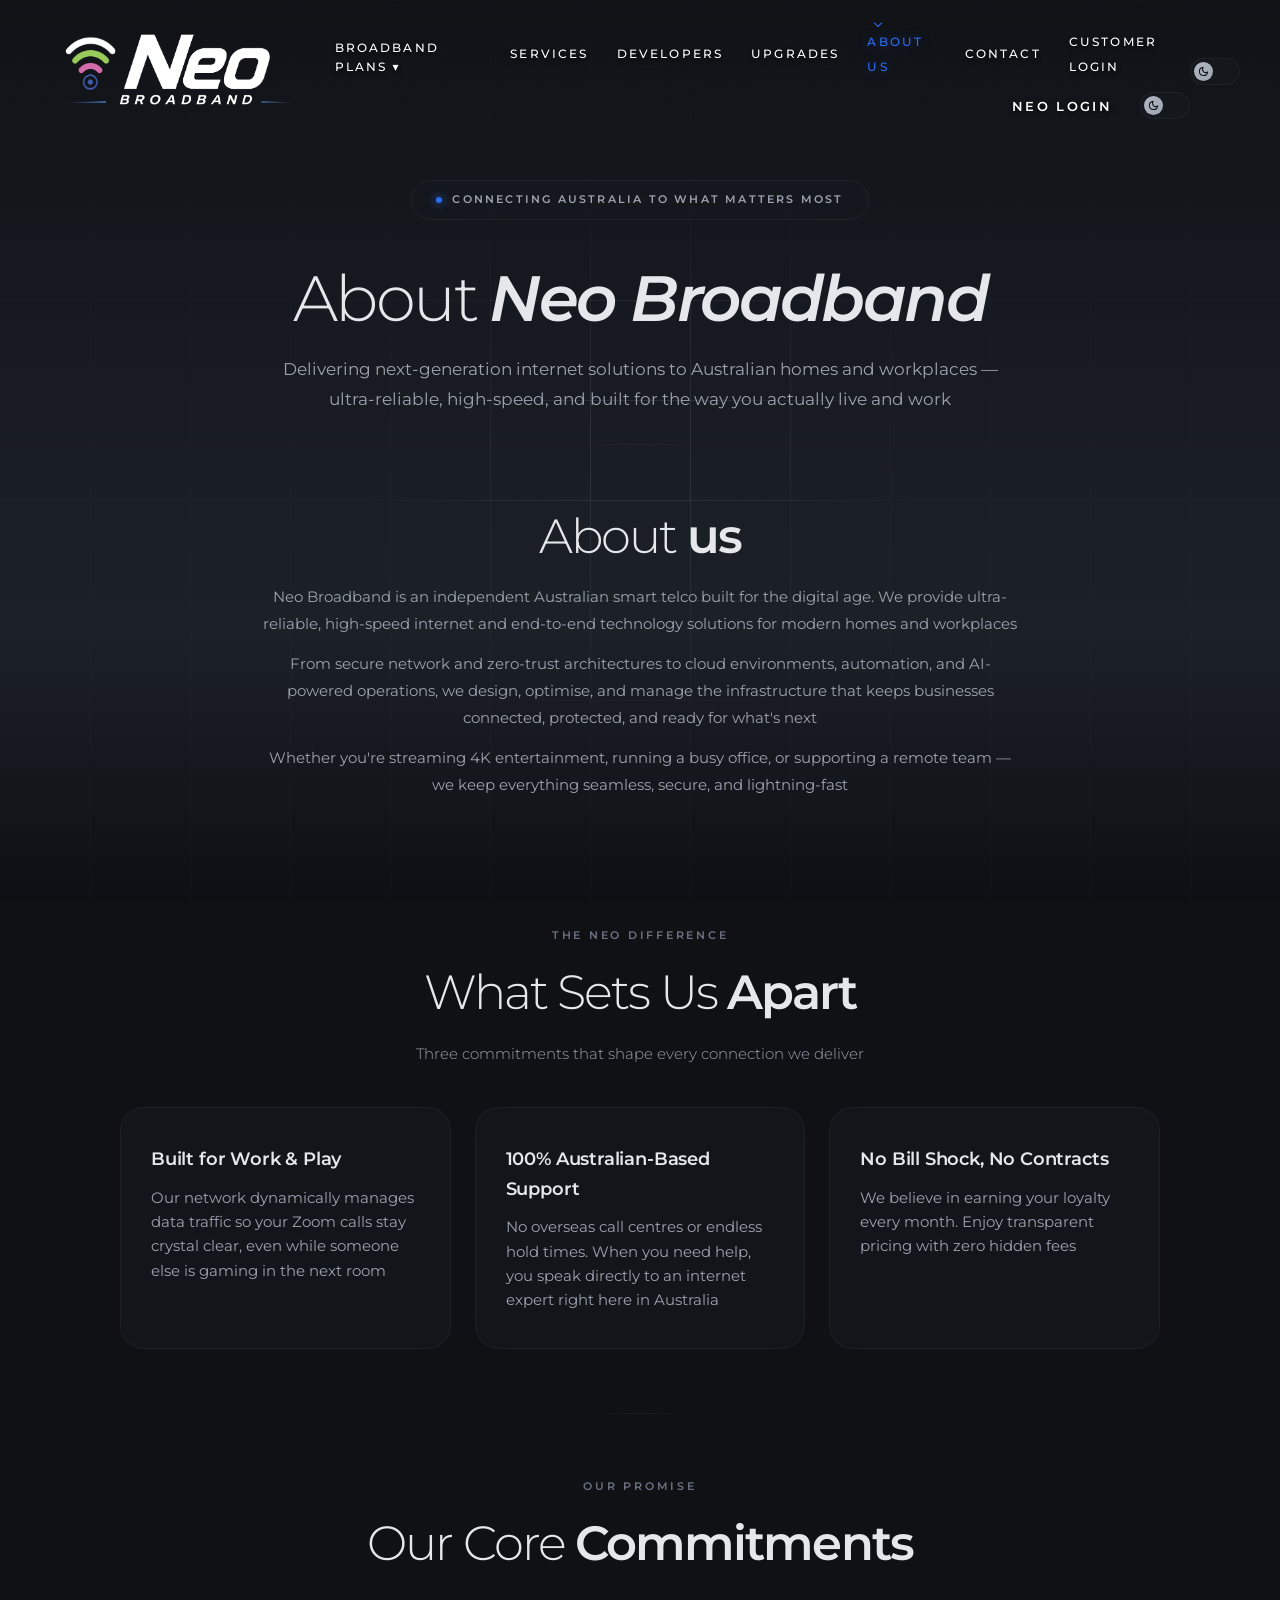
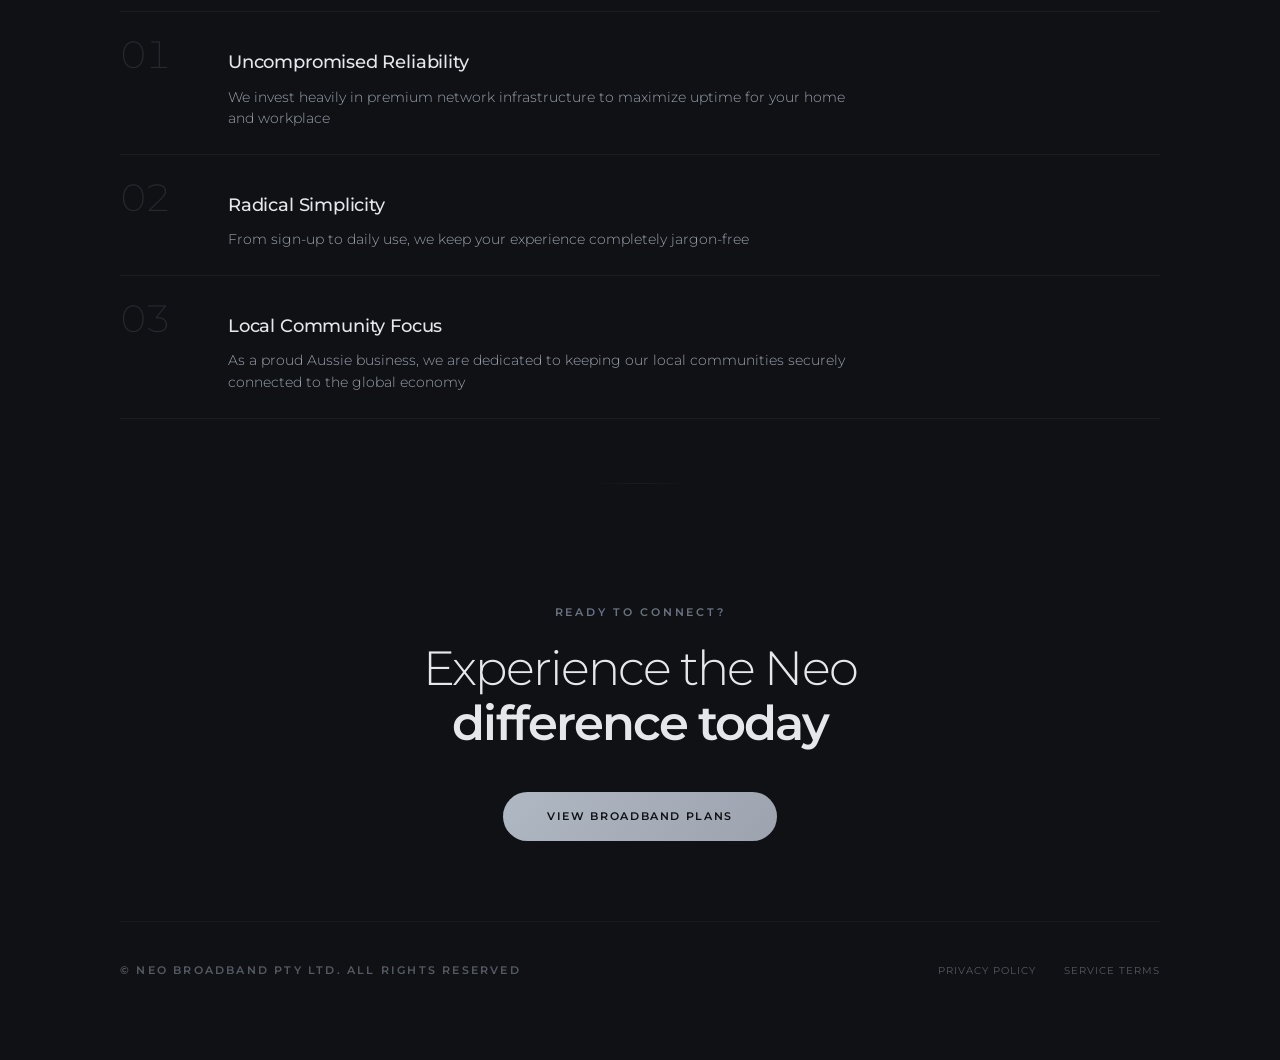
==== commit 1dda6ffb: "Add mobile navigation script to about.html" ====
--- a/about.html
+++ b/about.html
@@ -1087,5 +1087,6 @@
   });
 });
 </script>
+<script src="mobile-nav.js"></script>
 </body>
 </html>
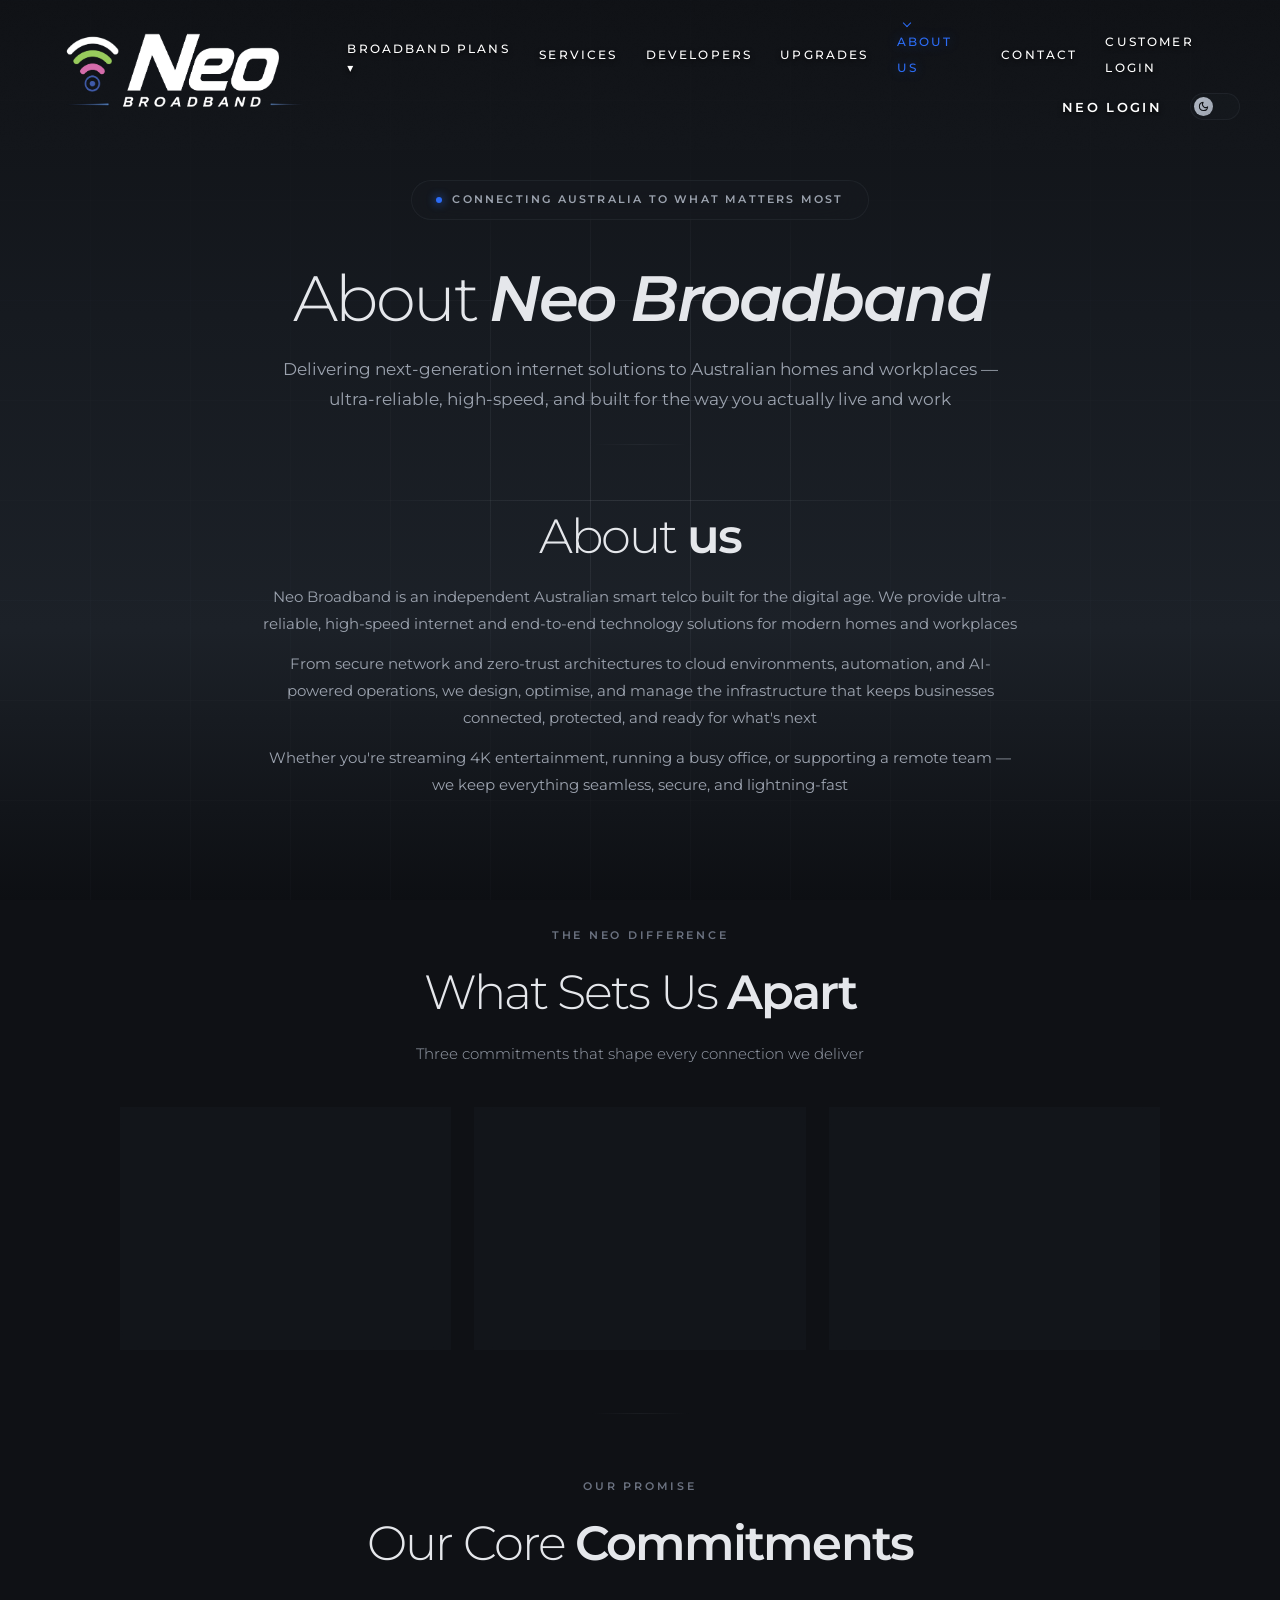
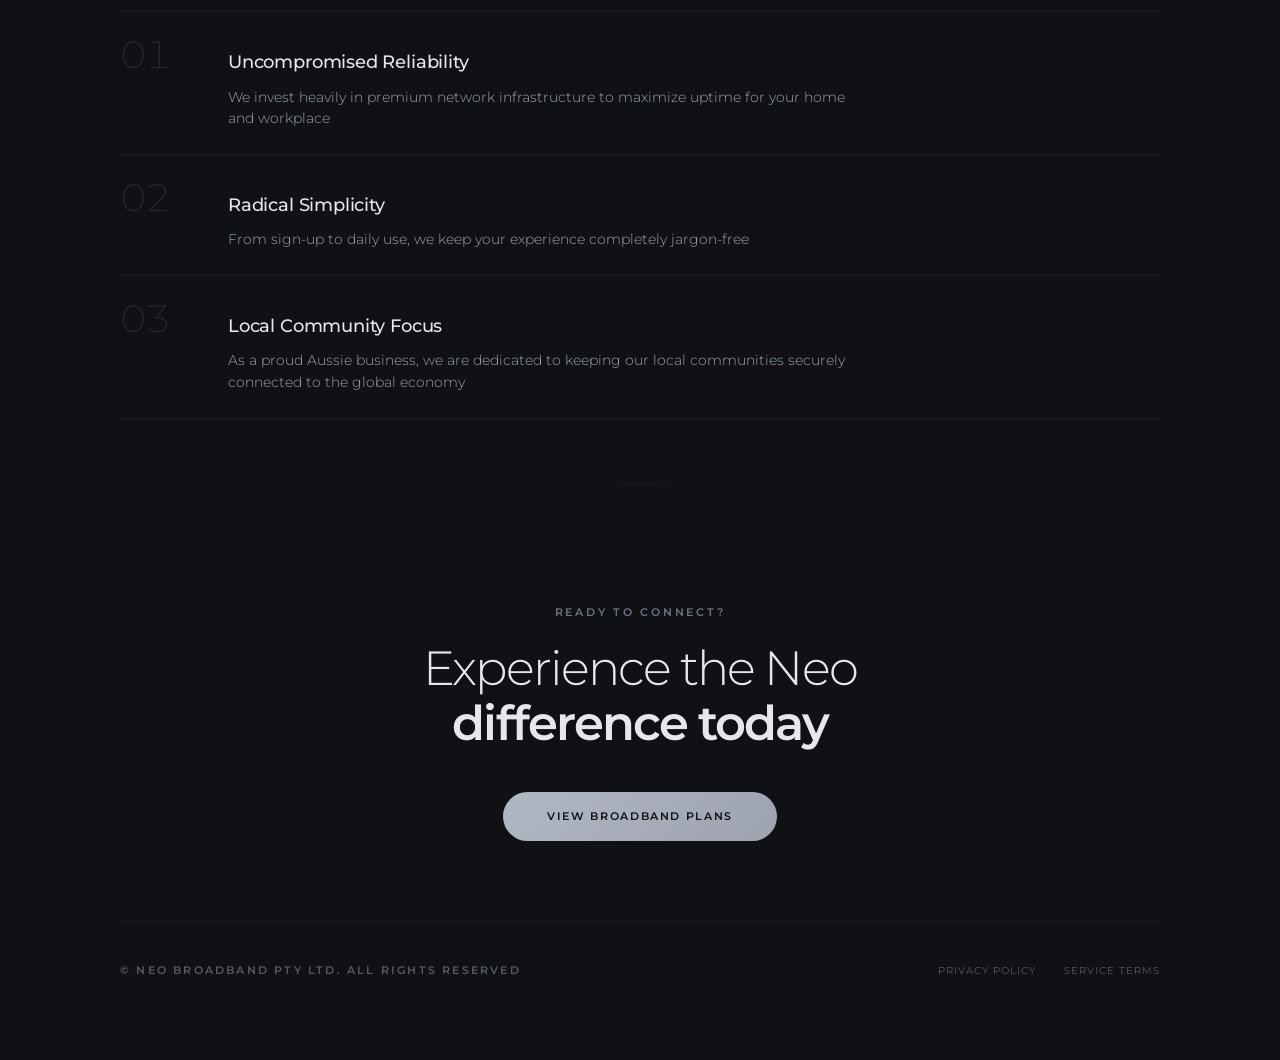
==== commit afe80fe8: "Remove mobile-nav.js script from about.html Remove mobile-nav.js script inclusion from about.html" ====
--- a/about.html
+++ b/about.html
@@ -1087,6 +1087,5 @@
   });
 });
 </script>
-<script src="mobile-nav.js"></script>
 </body>
 </html>
--- a/templatemo-621-luminary-style.css
+++ b/templatemo-621-luminary-style.css
@@ -1684,3 +1684,56 @@
   outline: 2px solid var(--silver); 
   outline-offset: 3px;
 }
+
+/* ══════════════════════════════════
+   MOBILE NAV: visible theme toggle + smoother drawer
+   ══════════════════════════════════ */
+.nav-mobile-actions {
+  display: flex;
+  align-items: center;
+  gap: 14px;
+}
+
+.nav-theme-toggle { display: none !important; }
+
+@media (max-width: 1100px) {
+  .top-nav { z-index: 700 !important; }
+  .nav-mobile-actions {
+    z-index: 701;
+    position: relative;
+  }
+  .nav-theme-toggle {
+    display: inline-flex !important;
+    width: 46px;
+    height: 26px;
+  }
+  .top-nav .nav-toggle,
+  .portal-nav .nav-toggle { display: block !important; }
+
+  /* Drawer slides in and the links stagger up */
+  .mobile-menu-inner {
+    transform: translateY(-12px);
+    opacity: 0;
+    transition: transform 0.5s var(--silk-ease), opacity 0.4s var(--silk-ease);
+  }
+  .mobile-menu.open .mobile-menu-inner {
+    transform: translateY(0);
+    opacity: 1;
+  }
+  .mobile-menu-link {
+    transform: translateY(24px);
+  }
+  .mobile-menu-links { justify-content: flex-start; gap: 2px; }
+}
+
+html[data-theme="light"] .nav-theme-toggle {
+  background: rgba(255, 255, 255, 0.85);
+  border-color: rgba(15, 23, 42, 0.12);
+}
+
+@media (prefers-reduced-motion: reduce) {
+  .mobile-menu,
+  .mobile-menu-inner,
+  .mobile-menu-link,
+  .toggle-bar { transition-duration: 0.01ms !important; transition-delay: 0ms !important; }
+}
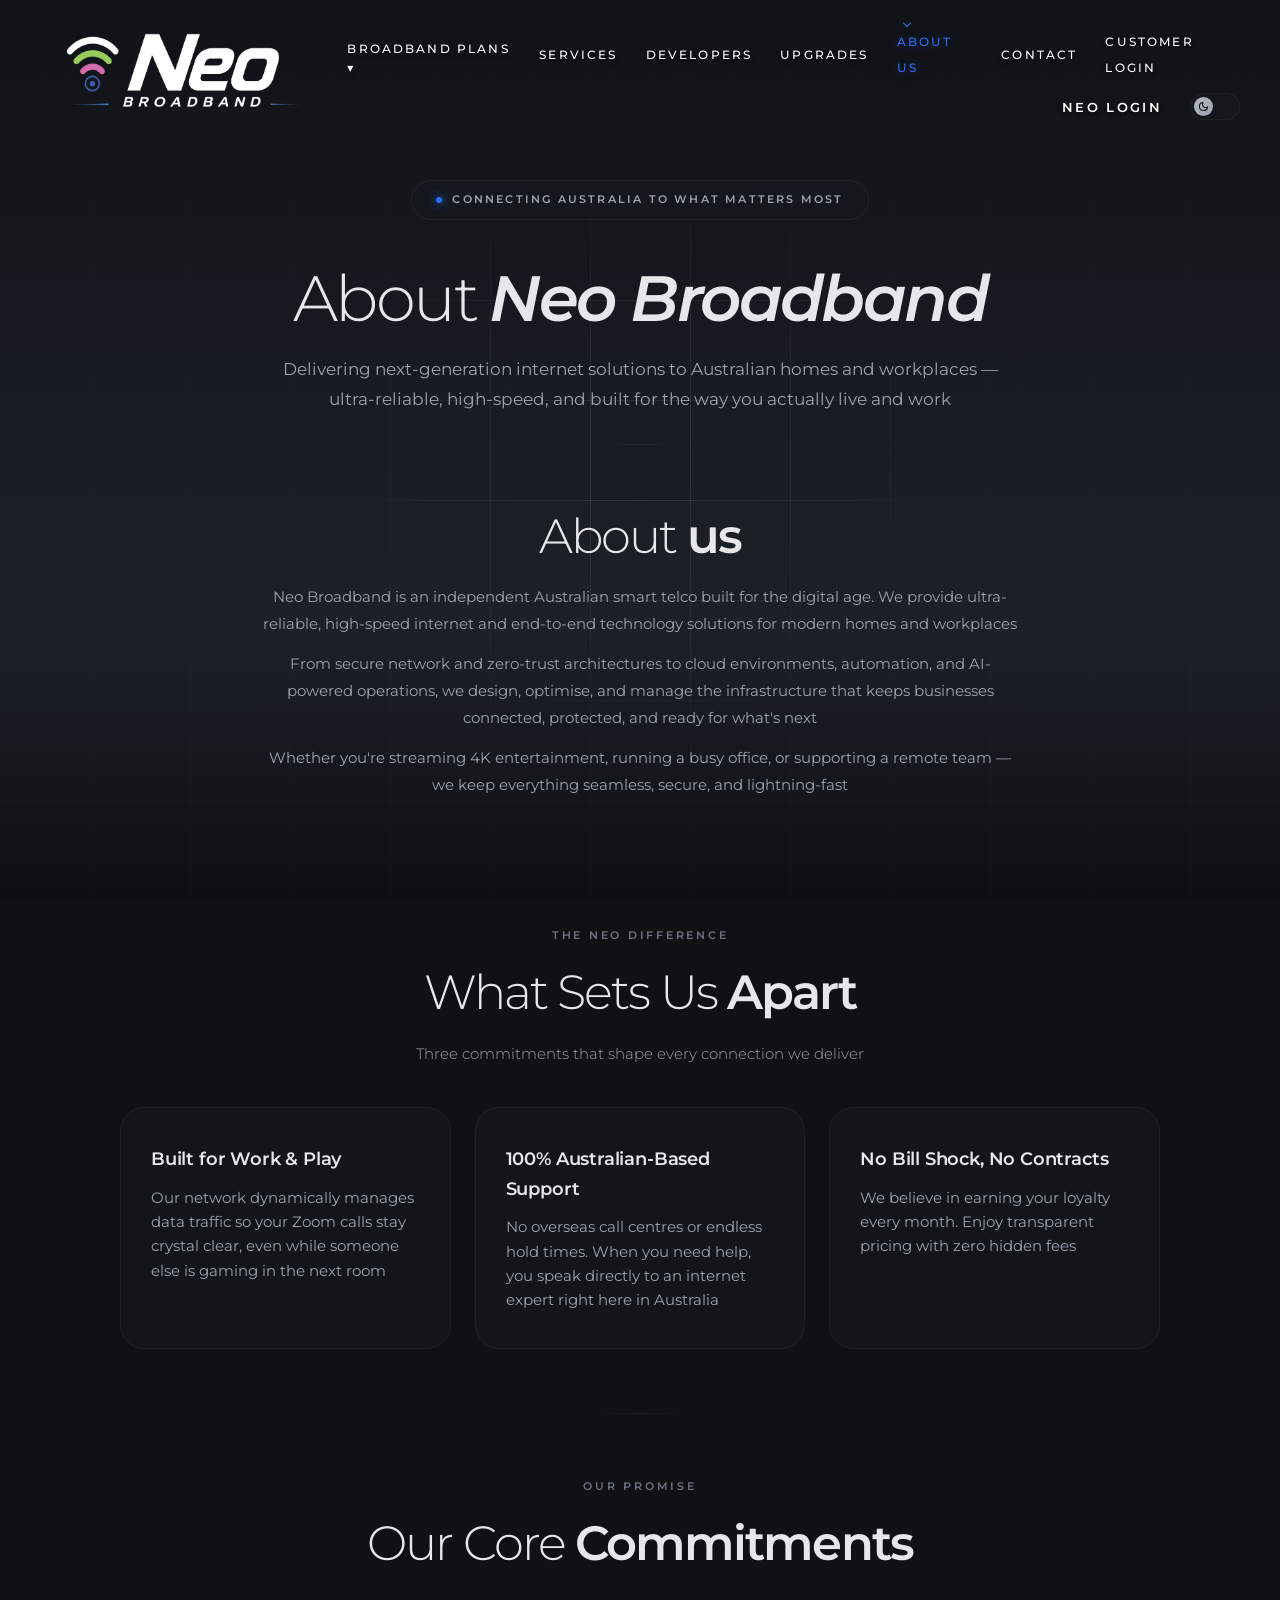
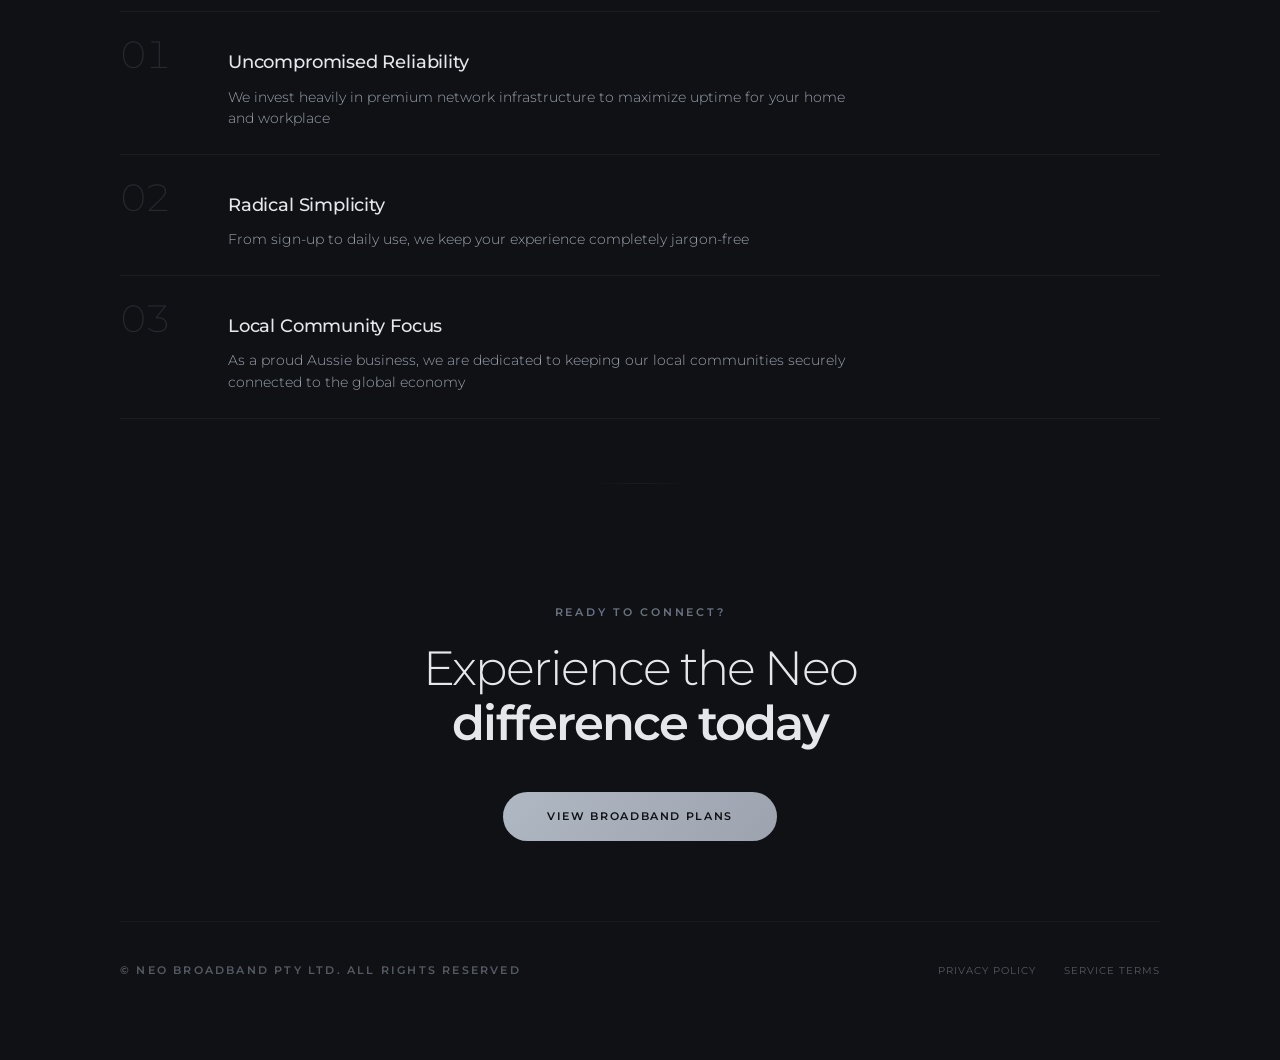
==== commit 29200232: "Update about.html" ====
--- a/about.html
+++ b/about.html
@@ -865,9 +865,17 @@
     </ul>
     
   </div>
-  <button class="nav-toggle" id="navToggle" aria-label="Toggle menu" aria-expanded="false">
-    <span class="toggle-bar"></span><span class="toggle-bar"></span>
-  </button>
+  <div class="nav-mobile-actions">
+    <button class="theme-toggle nav-theme-toggle" type="button" aria-label="Toggle light and dark theme" aria-pressed="false">
+      <span class="theme-toggle-knob">
+        <svg class="icon-moon" viewBox="0 0 24 24"><path d="M21 12.79A9 9 0 1111.21 3 7 7 0 0021 12.79z"/></svg>
+        <svg class="icon-sun" viewBox="0 0 24 24"><circle cx="12" cy="12" r="4"/><path d="M12 2v2M12 20v2M4.93 4.93l1.41 1.41M17.66 17.66l1.41 1.41M2 12h2M20 12h2M4.93 19.07l1.41-1.41M17.66 6.34l1.41-1.41"/></svg>
+      </span>
+    </button>
+    <button class="nav-toggle" id="navToggle" aria-label="Toggle menu" aria-expanded="false">
+      <span class="toggle-bar"></span><span class="toggle-bar"></span>
+    </button>
+  </div>
 </nav>
 
 <!-- Mobile Menu -->
@@ -879,12 +887,12 @@
       <a href="index.html#business-plans" class="mobile-menu-link" data-index="03">Business Plans</a>
       <a href="index.html#enterprise-ethernet" class="mobile-menu-link" data-index="04">Enterprise Ethernet</a>
       <a href="services.html" class="mobile-menu-link" data-index="05">Services</a>
-      <a href="admin-portal.html" class="mobile-menu-link" data-index="06">Admin Login</a>
-      <a href="customer-portal.html" class="mobile-menu-link" data-index="07">Customer Login</a>
       <a href="developers.html" class="mobile-menu-link" data-index="08">Developers</a>
       <a href="building-upgrades.html" class="mobile-menu-link" data-index="09">Upgrades</a>
       <a href="about.html" class="mobile-menu-link active" data-index="10">About Us</a>
       <a href="contact.html" class="mobile-menu-link" data-index="11">Contact</a>
+      <a href="admin-portal.html" class="mobile-menu-link" data-index="06">Admin Login</a>
+      <a href="customer-portal.html" class="mobile-menu-link" data-index="07">Customer Login</a>
     </div>
     <div class="mobile-menu-footer">
       <a href="#">Privacy</a>
--- a/templatemo-621-luminary-style.css
+++ b/templatemo-621-luminary-style.css
@@ -1689,7 +1689,7 @@
    MOBILE NAV: visible theme toggle + smoother drawer
    ══════════════════════════════════ */
 .nav-mobile-actions {
-  display: flex;
+  display: none;
   align-items: center;
   gap: 14px;
 }
@@ -1699,6 +1699,7 @@
 @media (max-width: 1100px) {
   .top-nav { z-index: 700 !important; }
   .nav-mobile-actions {
+    display: flex;
     z-index: 701;
     position: relative;
   }
@@ -1737,3 +1738,168 @@
   .mobile-menu-link,
   .toggle-bar { transition-duration: 0.01ms !important; transition-delay: 0ms !important; }
 }
+
+/* ══════════════════════════════════
+   MOBILE FIXES (drawer reliability on real phones)
+   ══════════════════════════════════ */
+
+/* Full height that survives the iOS address bar showing/hiding */
+.mobile-menu,
+.mobile-menu-inner {
+  height: 100vh;
+  height: 100dvh;
+}
+
+/* Solid panel so page content never bleeds through, lighter blur for perf */
+.mobile-menu-inner {
+  background: #0f1115;
+  backdrop-filter: blur(18px);
+  -webkit-backdrop-filter: blur(18px);
+  overflow-y: auto;
+  -webkit-overflow-scrolling: touch;
+  overscroll-behavior: contain;
+  padding-bottom: calc(24px + env(safe-area-inset-bottom));
+}
+
+html[data-theme="light"] .mobile-menu-inner { background: #ffffff; }
+
+/* Scroll lock that also works on iOS Safari */
+body.menu-open {
+  position: fixed;
+  width: 100%;
+  overflow: hidden;
+}
+
+@media (max-width: 1100px) {
+  /* Comfortable 44px tap target without changing the icon size */
+  .top-nav .nav-toggle,
+  .portal-nav .nav-toggle {
+    width: 44px;
+    height: 44px;
+    display: flex !important;
+    align-items: center;
+    justify-content: center;
+    -webkit-tap-highlight-color: transparent;
+    touch-action: manipulation;
+  }
+  .top-nav .nav-toggle .toggle-bar,
+  .portal-nav .nav-toggle .toggle-bar { width: 26px; left: 9px; }
+  .top-nav .nav-toggle .toggle-bar:nth-child(1) { top: 16px; }
+  .top-nav .nav-toggle .toggle-bar:nth-child(2) { top: 26px; }
+  .top-nav .nav-toggle.active .toggle-bar:nth-child(1) { top: 21px; transform: rotate(45deg); }
+  .top-nav .nav-toggle.active .toggle-bar:nth-child(2) { top: 21px; transform: rotate(-45deg); }
+
+  /* Menu links get finger-friendly rows */
+  .mobile-menu-link { min-height: 48px; display: flex; align-items: center; }
+
+  /* Drawer must sit above the sticky header contents but below the button */
+  .mobile-menu { z-index: 650; }
+  .mobile-menu-inner { padding-top: calc(80px + env(safe-area-inset-top)); }
+
+  /* Never let a page scroll sideways on a phone */
+  html, body { max-width: 100%; overflow-x: hidden; }
+}
+/* ══════════════════════════════════════════════════════════════
+   PORTAL SIDEBAR — MOBILE FIX (append to templatemo-621-luminary-style.css)
+   Makes the admin / customer portal sidebar usable on phones:
+   hidden off-canvas by default, slides in when the hamburger is tapped.
+   Pairs with the updated mobile-nav.js (sidebar gets class "open").
+   ══════════════════════════════════════════════════════════════ */
+
+/* Dim layer behind the open sidebar (created by mobile-nav.js) */
+.sidebar-backdrop {
+  position: fixed;
+  inset: 0;
+  z-index: 630;
+  background: rgba(10, 12, 16, 0.6);
+  backdrop-filter: blur(4px);
+  -webkit-backdrop-filter: blur(4px);
+  opacity: 0;
+  visibility: hidden;
+  transition: opacity 0.45s var(--silk-ease), visibility 0.45s var(--silk-ease);
+}
+.sidebar-backdrop.show {
+  opacity: 1;
+  visibility: visible;
+}
+
+@media (max-width: 1100px) {
+  /* Sidebar becomes an off-canvas drawer over the content */
+  .sidebar {
+    position: fixed !important;
+    top: 0;
+    left: 0;
+    bottom: 0;
+    width: min(320px, 84vw);
+    height: 100vh;
+    height: 100dvh;
+    z-index: 640;
+    transform: translateX(-105%);
+    transition: transform 0.5s var(--silk-ease), visibility 0.5s var(--silk-ease);
+    visibility: hidden;
+    overflow-y: auto;
+    -webkit-overflow-scrolling: touch;
+    overscroll-behavior: contain;
+    background: var(--base-mid);
+    padding-top: calc(84px + env(safe-area-inset-top));
+    padding-bottom: calc(24px + env(safe-area-inset-bottom));
+    box-shadow: 24px 0 60px rgba(0, 0, 0, 0.45);
+  }
+  html[data-theme="light"] .sidebar {
+    background: #ffffff;
+    box-shadow: 24px 0 60px rgba(21, 23, 28, 0.18);
+  }
+
+  .sidebar.open {
+    transform: translateX(0);
+    visibility: visible;
+  }
+
+  /* The page content takes the full width once the sidebar is off-canvas */
+  .portal-main,
+  .portal-content,
+  .main-content,
+  .content {
+    margin-left: 0 !important;
+    padding-left: 20px;
+    padding-right: 20px;
+  }
+
+  /* Hamburger stays visible and above the drawer */
+  .portal-nav { z-index: 700 !important; }
+  .portal-nav .nav-toggle { display: flex !important; }
+
+  /* Sub-menus inside the sidebar: collapsed until expanded by tap */
+  .sidebar .has-submenu .submenu,
+  .sidebar .has-submenu .sub-menu,
+  .sidebar .has-submenu > ul {
+    display: none;
+  }
+  .sidebar .has-submenu.expanded .submenu,
+  .sidebar .has-submenu.expanded .sub-menu,
+  .sidebar .has-submenu.expanded > ul {
+    display: block;
+  }
+
+  /* Little chevron on submenu parents */
+  .sidebar .has-submenu > a::after {
+    content: '';
+    display: inline-block;
+    width: 7px;
+    height: 7px;
+    margin-left: auto;
+    border-right: 1.5px solid currentColor;
+    border-bottom: 1.5px solid currentColor;
+    transform: rotate(45deg);
+    transition: transform 0.4s var(--silk-ease);
+    opacity: 0.6;
+  }
+  .sidebar .has-submenu.expanded > a::after {
+    transform: rotate(225deg);
+  }
+}
+
+@media (min-width: 1101px) {
+  /* Never show the dim layer on desktop */
+  .sidebar-backdrop { display: none; }
+}
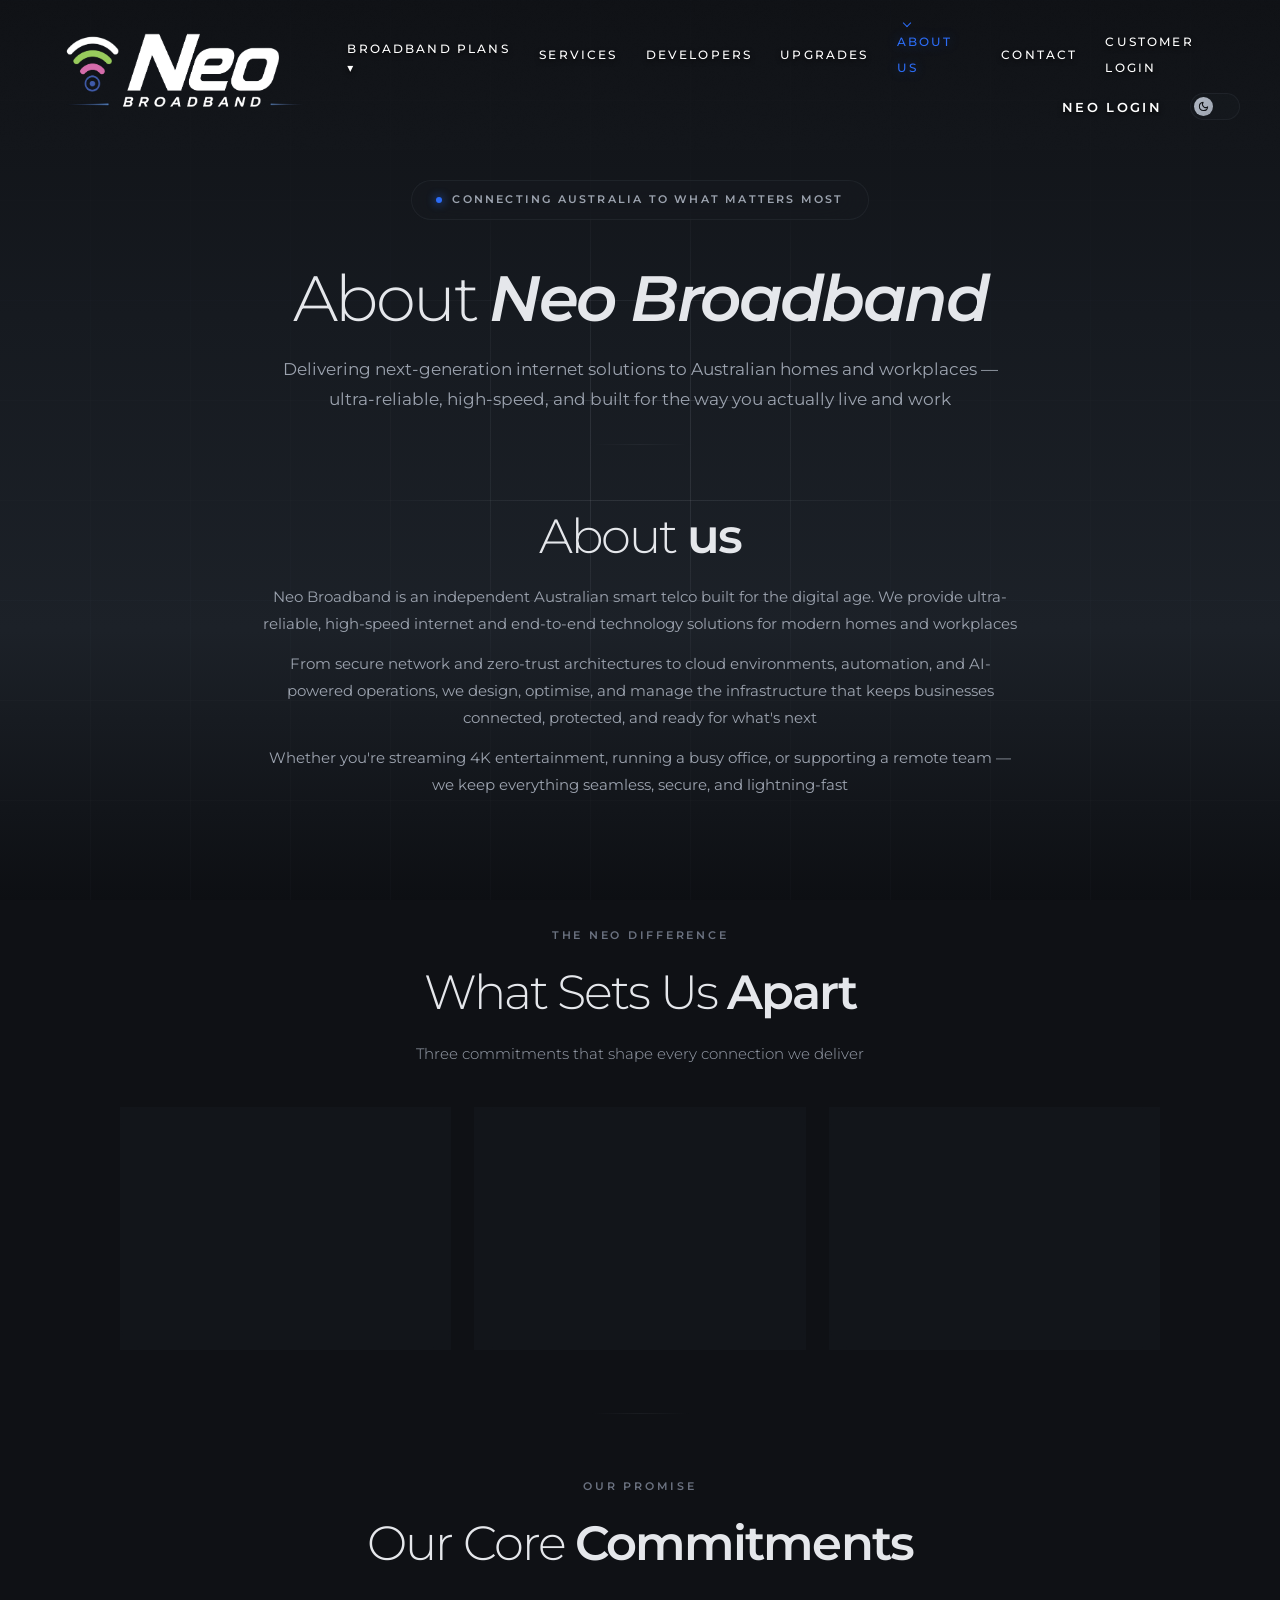
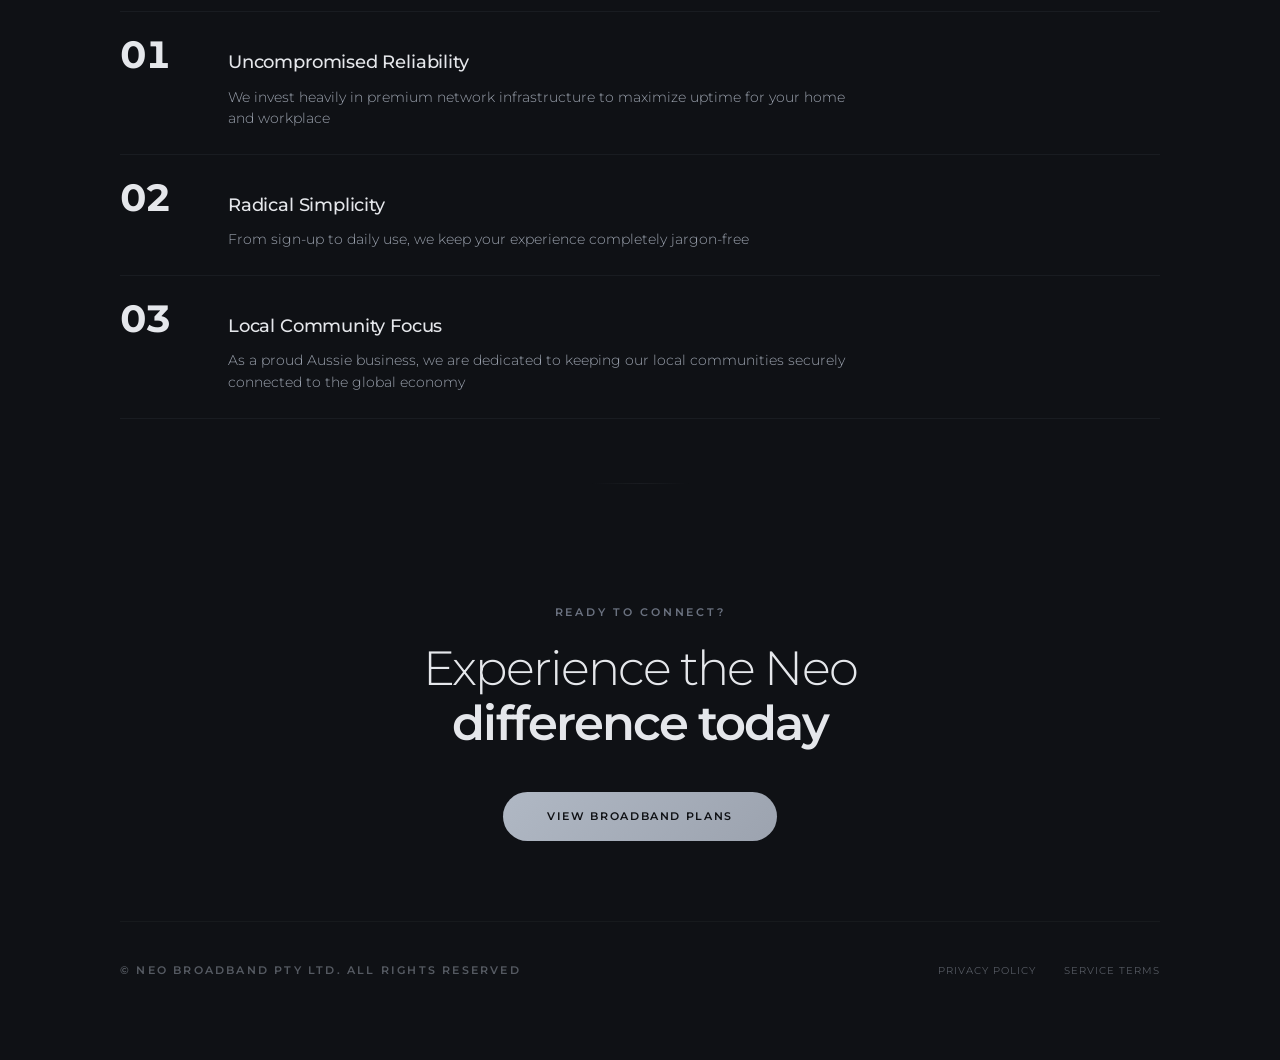
==== commit 0737b112: "Improve commitment number styles for better visibility Updated styles for commitment number to enhan" ====
--- a/about.html
+++ b/about.html
@@ -1,3 +1,4 @@
+
 
 
 <!DOCTYPE html>
@@ -210,8 +211,12 @@
   }
   .commitment:last-child { border-bottom: 1px solid var(--panel-border); }
   .commitment-number {
-    font-size: 2.4rem; font-weight: 200; letter-spacing: -0.04em;
-    color: rgba(176,184,196,0.15); line-height: 1; font-variant-numeric: tabular-nums;
+    font-size: 2.4rem; font-weight: 700; letter-spacing: -0.04em;
+    color: var(--ivory); line-height: 1; font-variant-numeric: tabular-nums;
+  }
+
+  html[data-theme="light"] .commitment-number {
+    color: #0f172a !important;
   }
   .commitment-body h3 {
     font-size: 1.15rem; font-weight: 500; color: var(--ivory); margin-bottom: 10px; letter-spacing: -0.01em;
--- a/templatemo-621-luminary-style.css
+++ b/templatemo-621-luminary-style.css
@@ -1725,6 +1725,14 @@
     transform: translateY(24px);
   }
   .mobile-menu-links { justify-content: flex-start; gap: 2px; }
+
+  /* Numbers → dots in the mobile drawer */
+  .mobile-menu-link::before {
+    content: "•";
+    min-width: 24px;
+    text-align: center;
+    font-size: 1rem;
+  }
 }
 
 html[data-theme="light"] .nav-theme-toggle {
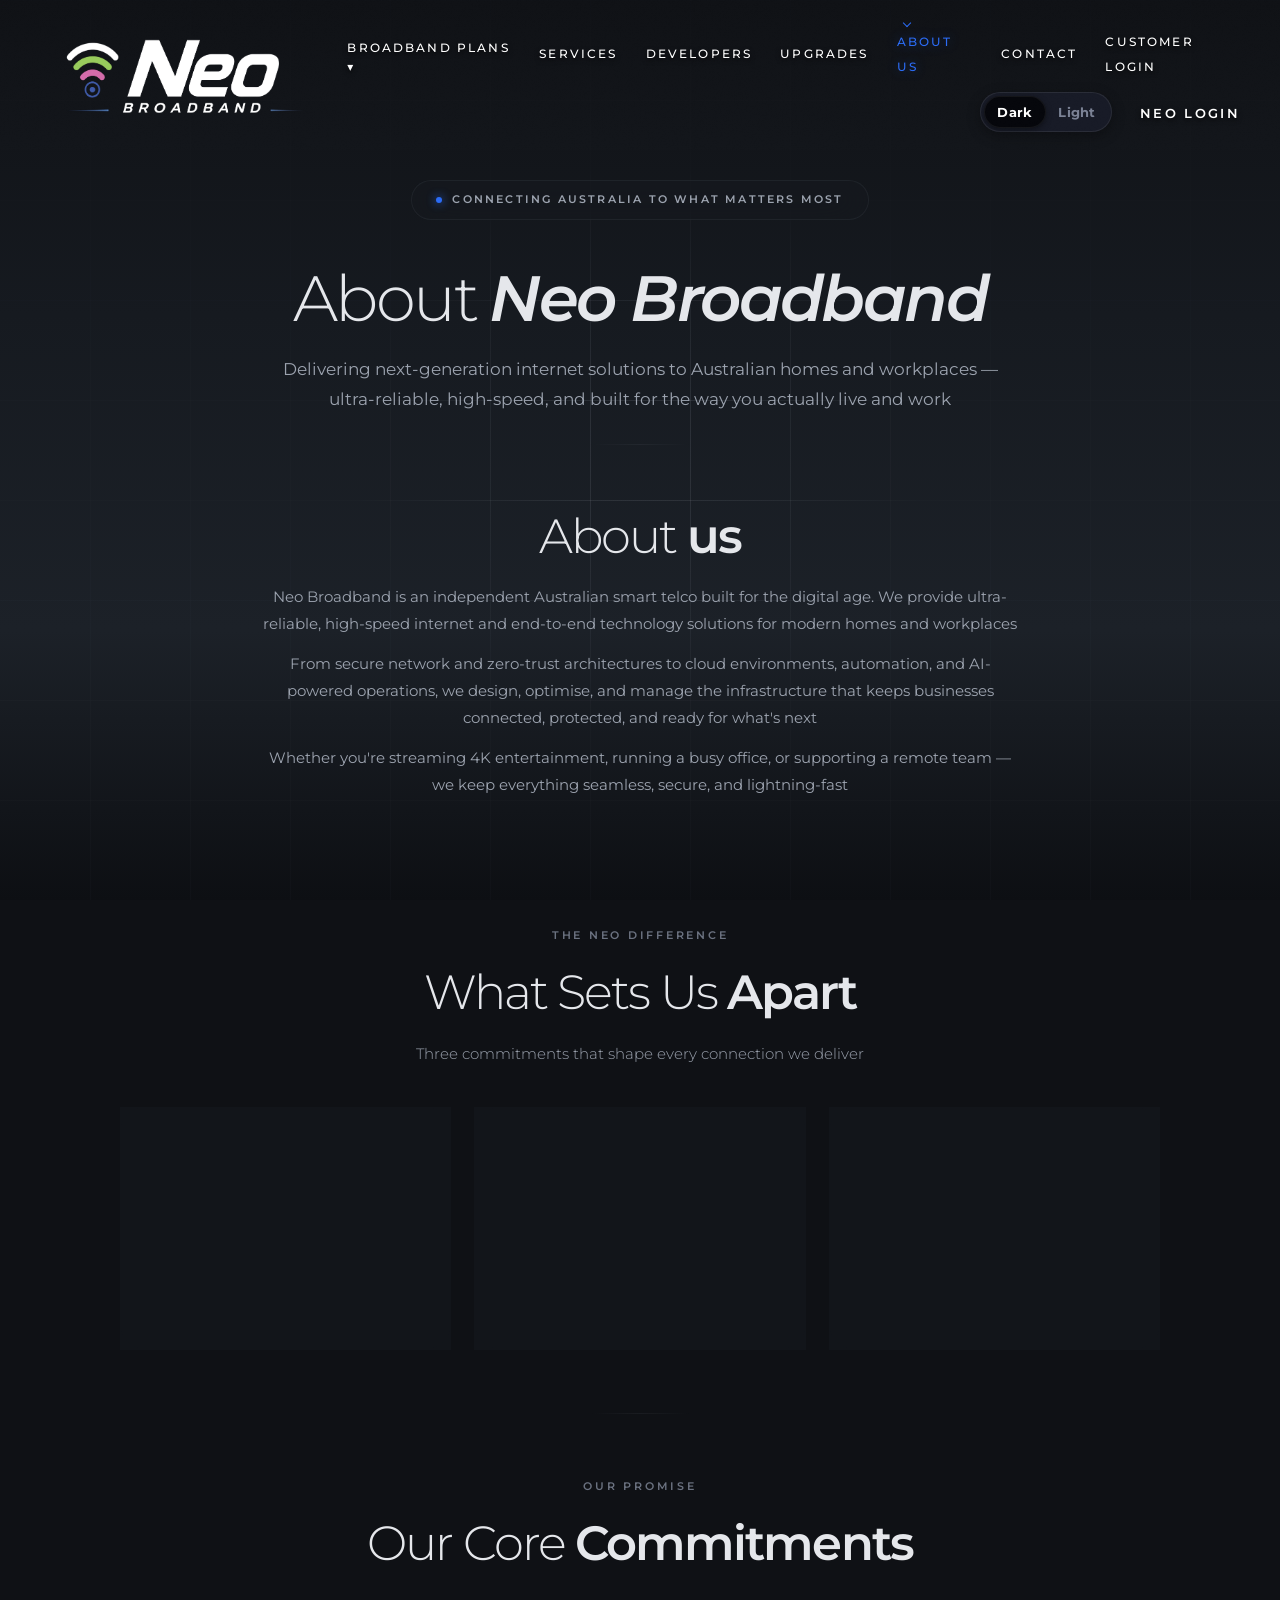
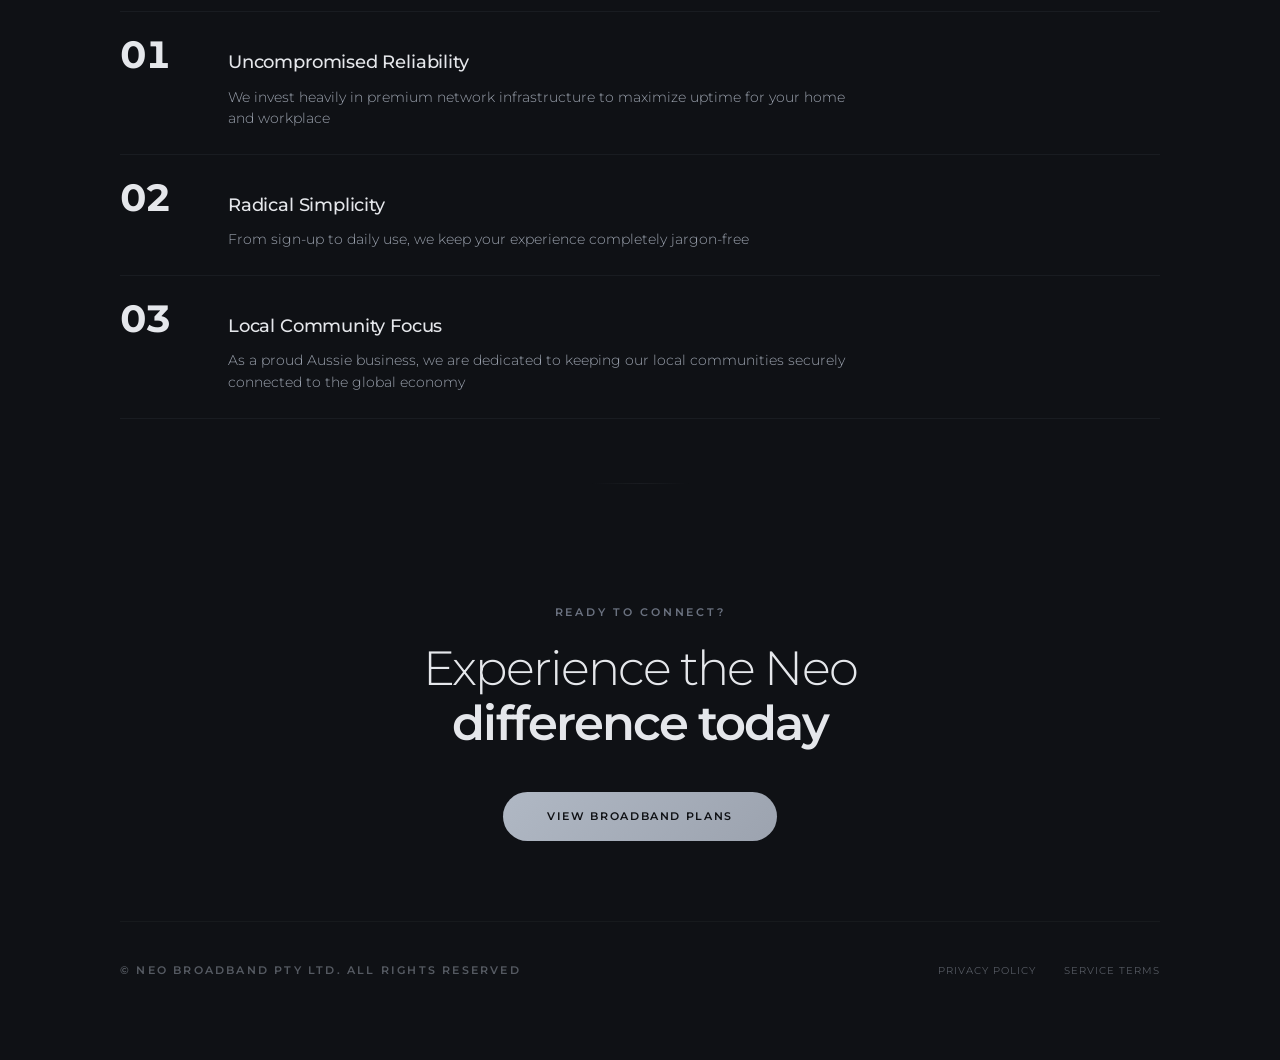
==== commit 4de4a3af: "Implement dark/light mode toggle slider Added a modern mode slider for toggling between dark and lig" ====
--- a/about.html
+++ b/about.html
@@ -60,6 +60,174 @@
   html[data-theme="light"] .portal-brand img {
     filter: brightness(0) !important;
   }
+
+  /* ═══ MODE SLIDER: modern sliding toggle with moon/sun + Dark/Light Mode label ═══ */
+  .mode-slider {
+    position: relative;
+    display: flex;
+    align-items: center;
+    justify-content: space-between;
+    width: 68px;
+    height: 32px;
+    padding: 0 8px;
+    border: none;
+    border-radius: 999px;
+    background: #10121a;
+    box-shadow: inset 0 0 0 1px rgba(255, 255, 255, 0.08);
+    cursor: pointer;
+    transition: background 0.35s ease;
+  }
+
+  html[data-theme="light"] .mode-slider {
+    background: #e2e7ee;
+    box-shadow: inset 0 0 0 1px rgba(15, 23, 42, 0.08);
+  }
+
+  .mode-slider-icon {
+    position: relative;
+    z-index: 2;
+    width: 14px;
+    height: 14px;
+    stroke: #64748b;
+    fill: none;
+    stroke-width: 2;
+    stroke-linecap: round;
+    stroke-linejoin: round;
+    transition: stroke 0.35s ease, opacity 0.35s ease;
+  }
+
+  .mode-slider-icon.icon-moon { fill: #64748b; stroke: none; opacity: 1; }
+  .mode-slider-icon.icon-sun { opacity: 0.55; }
+
+  html[data-theme="light"] .mode-slider-icon.icon-moon { opacity: 0.45; fill: #94a3b8; }
+  html[data-theme="light"] .mode-slider-icon.icon-sun { stroke: #2b6cf6; opacity: 1; }
+
+  .mode-slider-fill {
+    position: absolute;
+    top: 3px;
+    left: 3px;
+    width: 34px;
+    height: 26px;
+    border-radius: 999px;
+    background: #2b6cf6;
+    box-shadow: 0 2px 8px rgba(43, 108, 246, 0.5);
+    transition: transform 0.35s cubic-bezier(0.4, 0, 0.2, 1);
+    z-index: 1;
+  }
+
+  html[data-theme="light"] .mode-slider-fill {
+    transform: translateX(31px);
+  }
+
+  .mode-slider-knob {
+    position: absolute;
+    top: 50%;
+    left: 3px;
+    width: 20px;
+    height: 20px;
+    border-radius: 50%;
+    background: #ffffff;
+    transform: translate(0, -50%);
+    box-shadow: 0 1px 3px rgba(0, 0, 0, 0.35);
+    transition: transform 0.35s cubic-bezier(0.4, 0, 0.2, 1);
+    z-index: 3;
+  }
+
+  html[data-theme="light"] .mode-slider-knob {
+    transform: translate(31px, -50%);
+    background: #2b6cf6;
+    box-shadow: 0 1px 3px rgba(0, 0, 0, 0.2);
+  }
+
+  .mode-slider:focus-visible {
+    outline: 2px solid #2b6cf6;
+    outline-offset: 3px;
+  }
+
+  .mode-slider-label {
+    font-size: 13px;
+    font-weight: 700;
+    letter-spacing: 0.02em;
+    color: #ffffff;
+    text-shadow: 0 2px 5px rgba(0, 0, 0, 0.8);
+    white-space: nowrap;
+    min-width: 76px;
+  }
+
+  html[data-theme="light"] .mode-slider-label {
+    color: #0f172a;
+    text-shadow: none;
+  }
+
+  @media (max-width: 640px) {
+    .mode-slider-label { display: none; }
+  }
+
+  /* ═══ DESKTOP THEME TOGGLE — segmented "Dark / Light" pill, sits with the main nav ═══ */
+  /* Two classes = higher specificity than the base .mode-slider rules above,   */
+  /* so this reliably overrides them. Scoped to .theme-toggle-btn only, which   */
+  /* is NOT applied to the mobile toggle (.mode-slider-mobile) — mobile is      */
+  /* completely untouched by this block.                                       */
+  .mode-slider.theme-toggle-btn {
+    position: relative;
+    display: inline-flex;
+    align-items: center;
+    width: auto;
+    height: 40px;
+    padding: 4px;
+    border-radius: 999px;
+    background: #171a26;
+    box-shadow: inset 0 0 0 1px rgba(255, 255, 255, 0.08), 0 4px 14px rgba(0, 0, 0, 0.3);
+    overflow: hidden;
+  }
+
+  .mode-slider.theme-toggle-btn:focus-visible {
+    outline: 2px solid #2b6cf6;
+    outline-offset: 3px;
+  }
+
+  html[data-theme="light"] .mode-slider.theme-toggle-btn {
+    background: #e7ebf2;
+    box-shadow: inset 0 0 0 1px rgba(15, 23, 42, 0.08), 0 4px 14px rgba(15, 23, 42, 0.08);
+  }
+
+  .theme-toggle-highlight {
+    position: absolute;
+    z-index: 1;
+    top: 4px;
+    left: 4px;
+    width: 62px;
+    height: calc(100% - 8px);
+    border-radius: 999px;
+    background: #05060b;
+    box-shadow: 0 2px 6px rgba(0, 0, 0, 0.4), inset 0 0 0 1px rgba(255, 255, 255, 0.06);
+    transition: transform 0.35s cubic-bezier(0.4, 0, 0.2, 1), background 0.35s ease;
+  }
+
+  html[data-theme="light"] .theme-toggle-highlight {
+    transform: translateX(62px);
+    background: #ffffff;
+    box-shadow: 0 2px 6px rgba(15, 23, 42, 0.15);
+  }
+
+  .theme-toggle-seg {
+    position: relative;
+    z-index: 2;
+    width: 62px;
+    text-align: center;
+    font-size: 13px;
+    font-weight: 700;
+    letter-spacing: 0.02em;
+    color: #7a8194;
+    white-space: nowrap;
+    transition: color 0.35s ease;
+  }
+
+  .theme-toggle-seg-dark { color: #ffffff; }
+  .theme-toggle-seg-light { color: #7a8194; }
+
+  html[data-theme="light"] .theme-toggle-seg-dark { color: #94a3b8; }
+  html[data-theme="light"] .theme-toggle-seg-light { color: #0f172a; }
 
   /* Full-page persistent grid background with cursor spotlight */
   .page-grid-overlay {
@@ -858,15 +1026,14 @@
 
     <!-- Utility Links: Admin Portal 1st, Customer Login 2nd -->
     <ul class="nav-utility">
-      <li><a href="admin-portal.html">Neo Login</a></li>
       <li>
-        <button class="theme-toggle" id="themeToggle" type="button" aria-label="Toggle light and dark theme" aria-pressed="false">
-          <span class="theme-toggle-knob">
-            <svg class="icon-moon" viewBox="0 0 24 24"><path d="M21 12.79A9 9 0 1111.21 3 7 7 0 0021 12.79z"/></svg>
-            <svg class="icon-sun" viewBox="0 0 24 24"><circle cx="12" cy="12" r="4"/><path d="M12 2v2M12 20v2M4.93 4.93l1.41 1.41M17.66 17.66l1.41 1.41M2 12h2M20 12h2M4.93 19.07l1.41-1.41M17.66 6.34l1.41-1.41"/></svg>
-          </span>
+        <button class="mode-slider theme-toggle-btn" id="modeSlider" type="button" role="switch" aria-checked="false" aria-label="Switch to light mode">
+          <span class="theme-toggle-highlight"></span>
+          <span class="theme-toggle-seg theme-toggle-seg-dark">Dark</span>
+          <span class="theme-toggle-seg theme-toggle-seg-light">Light</span>
         </button>
       </li>
+      <li><a href="admin-portal.html">Neo Login</a></li>
     </ul>
     
   </div>
@@ -896,8 +1063,9 @@
       <a href="building-upgrades.html" class="mobile-menu-link" data-index="09">Upgrades</a>
       <a href="about.html" class="mobile-menu-link active" data-index="10">About Us</a>
       <a href="contact.html" class="mobile-menu-link" data-index="11">Contact</a>
-      <a href="admin-portal.html" class="mobile-menu-link" data-index="06">Admin Login</a>
       <a href="customer-portal.html" class="mobile-menu-link" data-index="07">Customer Login</a>
+      <a href="admin-portal.html" class="mobile-menu-link" data-index="06">Neo Login</a>
+     
     </div>
     <div class="mobile-menu-footer">
       <a href="#">Privacy</a>
@@ -1047,6 +1215,33 @@
   const topNav = document.getElementById('topNav');
   window.addEventListener('scroll', () => topNav.classList.toggle('scrolled', scrollY > 60), { passive: true });
 
+  // Modern mode slider: switches data-theme, persists the choice, and
+  // updates the "Dark Mode" / "Light Mode" label + aria-checked state.
+  (function () {
+    const sliders = document.querySelectorAll('.mode-slider');
+    const label = document.getElementById('modeSliderLabel');
+
+    function applyState(isLight) {
+      document.documentElement.setAttribute('data-theme', isLight ? 'light' : 'dark');
+      sliders.forEach(function (btn) {
+        btn.setAttribute('aria-checked', isLight ? 'true' : 'false');
+        btn.setAttribute('aria-label', isLight ? 'Switch to dark mode' : 'Switch to light mode');
+      });
+      if (label) label.textContent = isLight ? 'Light Mode' : 'Dark Mode';
+      try { localStorage.setItem('nb-theme', isLight ? 'light' : 'dark'); } catch (e) {}
+    }
+
+    // Reflect whatever theme was already applied (by the head script) on load.
+    applyState(document.documentElement.getAttribute('data-theme') === 'light');
+
+    sliders.forEach(function (btn) {
+      btn.addEventListener('click', function () {
+        const isLight = document.documentElement.getAttribute('data-theme') === 'light';
+        applyState(!isLight);
+      });
+    });
+  })();
+
   const toggle = document.getElementById('navToggle'), menu = document.getElementById('mobileMenu');
   const menuLinks = menu.querySelectorAll('.mobile-menu-link');
   let menuOpen = false;
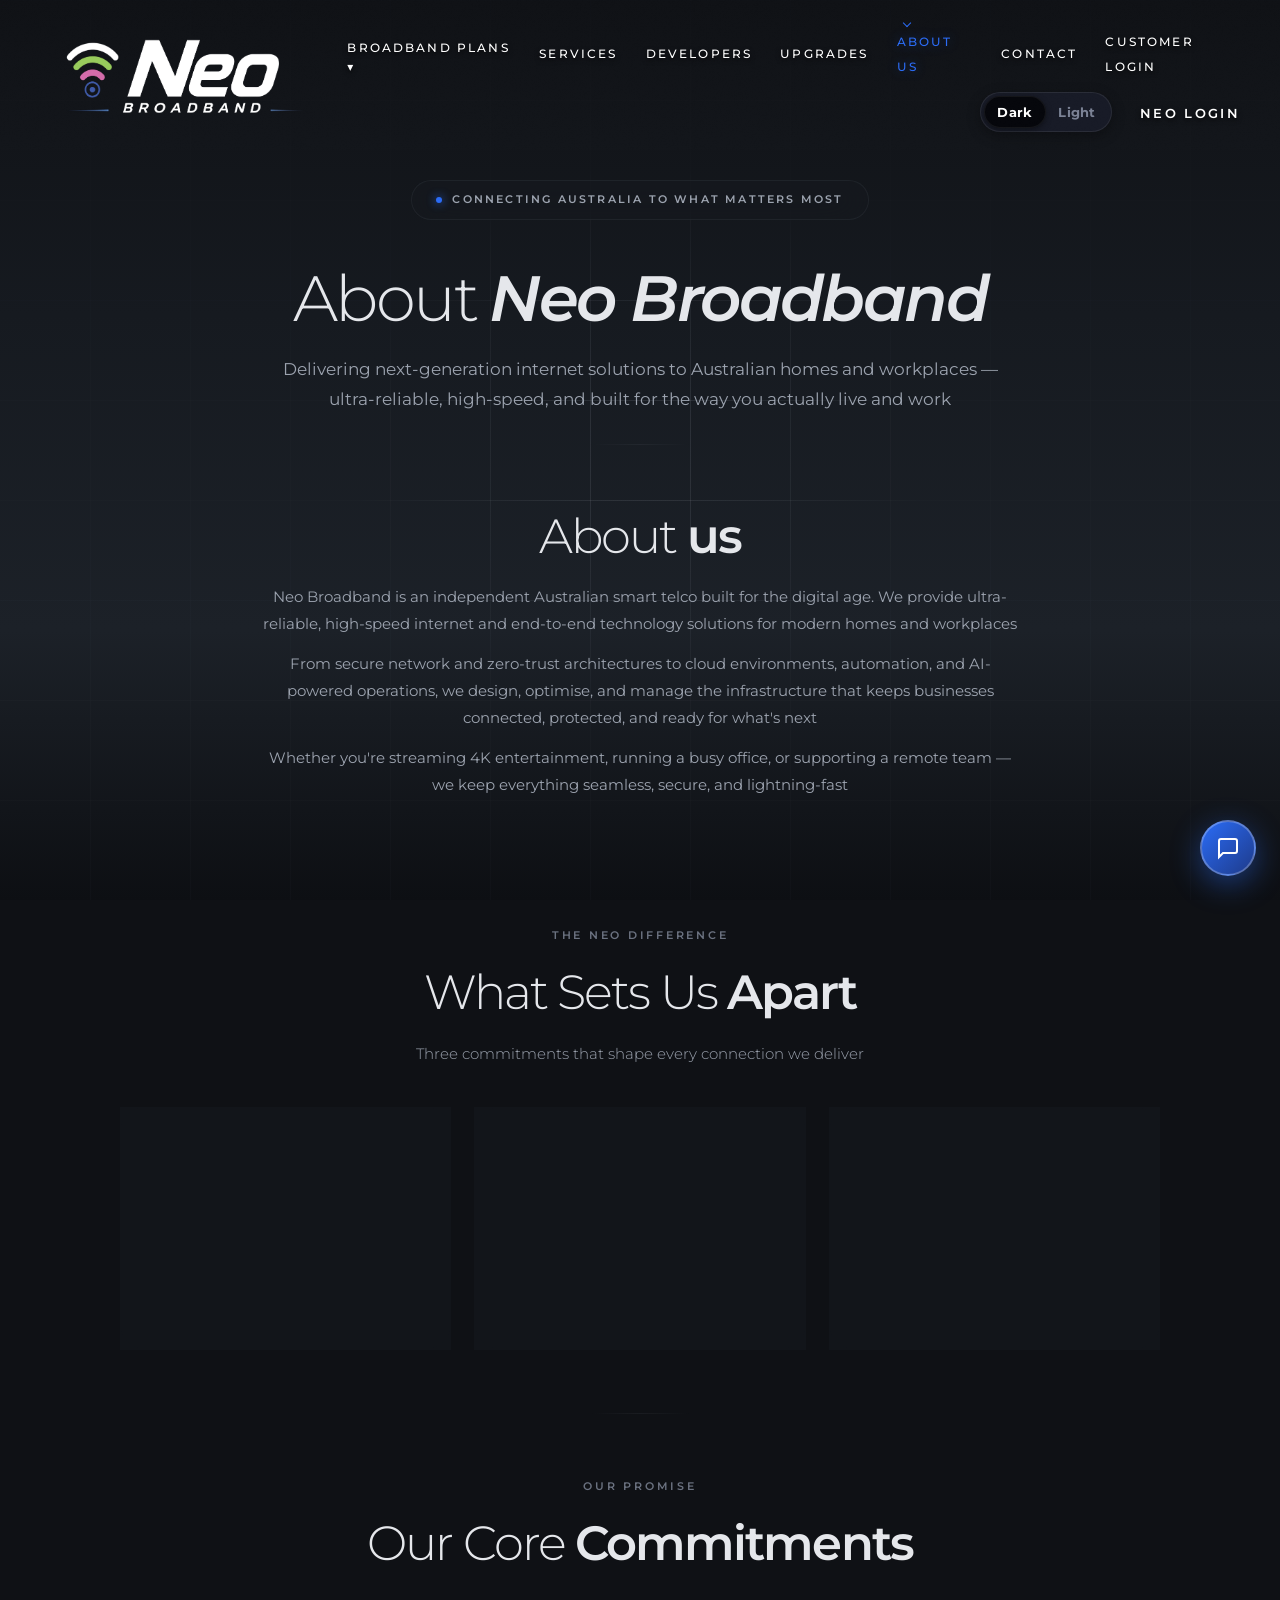
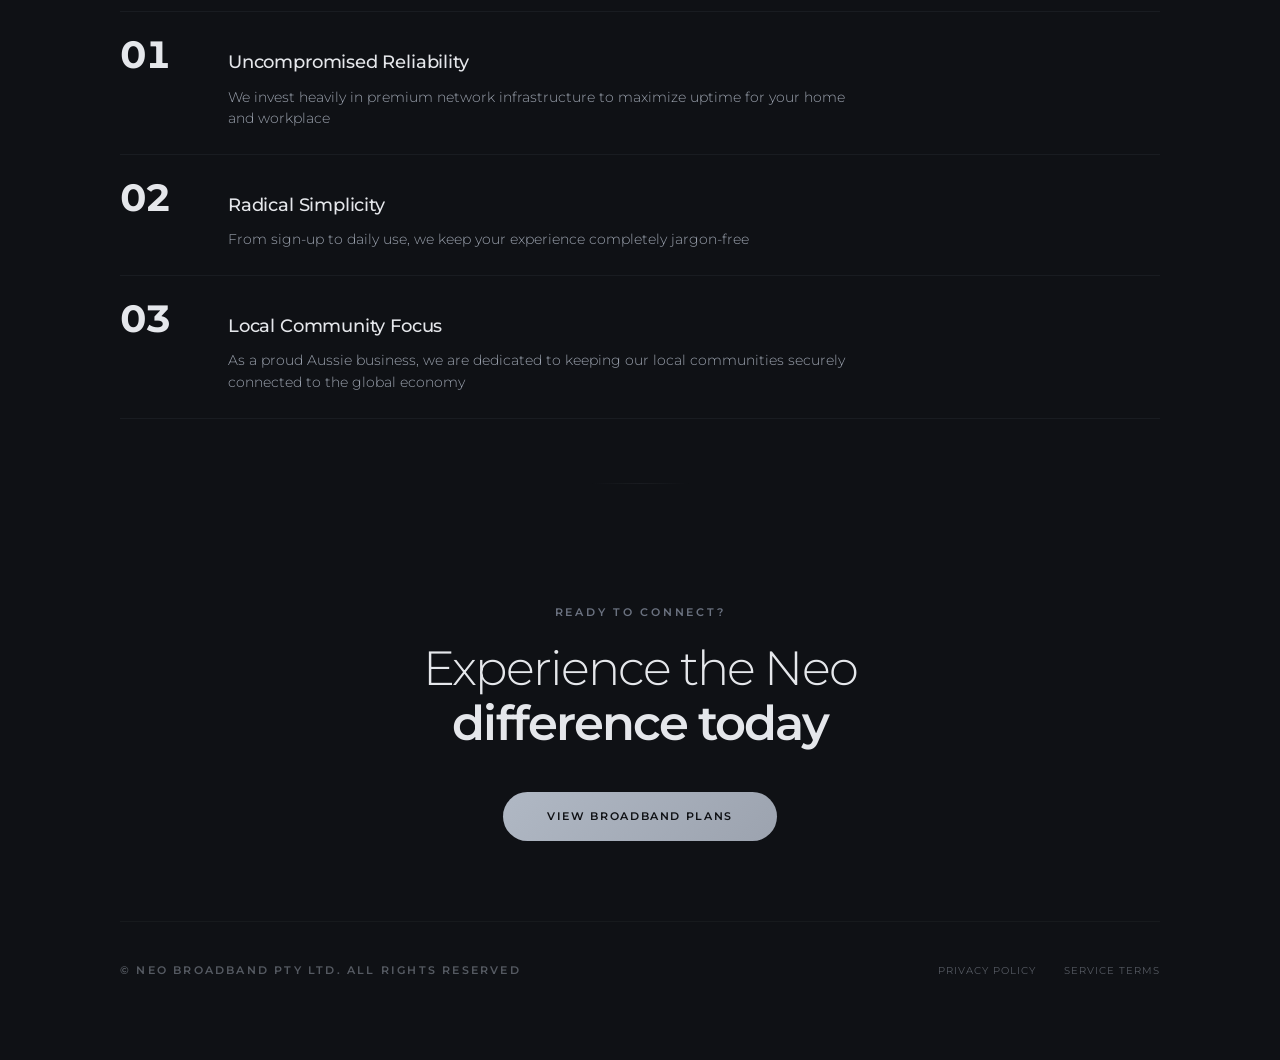
==== commit 489acc73: "Add files via upload" ====
--- a/about.html
+++ b/about.html
@@ -1,3 +1,4 @@
+
 
 
 
@@ -1295,5 +1296,98 @@
   });
 });
 </script>
+<!-- ═══ NEO BROADBAND AI & FAQ CHATBOT WIDGET ═══ -->
+<div id="neoChatWidget" style="position:fixed; bottom:24px; right:24px; z-index:9999; font-family:'Montserrat',sans-serif;">
+  <button id="chatToggleBtn" onclick="toggleNeoChat()" style="width:56px; height:56px; border-radius:50%; background:linear-gradient(135deg, #2b6cf6, #1e3a8a); border:2px solid rgba(255,255,255,0.25); box-shadow:0 8px 30px rgba(43,108,246,0.45); color:#fff; cursor:pointer; display:flex; align-items:center; justify-content:center; transition:transform 0.3s ease;">
+    <svg width="24" height="24" viewBox="0 0 24 24" fill="none" stroke="currentColor" stroke-width="2"><path d="M21 15a2 2 0 0 1-2 2H7l-4 4V5a2 2 0 0 1 2-2h14a2 2 0 0 1 2 2z"></path></svg>
+  </button>
+
+  <div id="chatWindow" style="display:none; position:absolute; bottom:70px; right:0; width:360px; height:480px; max-height:80vh; background:rgba(22,26,32,0.96); border:1px solid rgba(156,163,175,0.25); border-radius:24px; backdrop-filter:blur(30px); -webkit-backdrop-filter:blur(30px); box-shadow:0 20px 60px rgba(0,0,0,0.65); flex-direction:column; overflow:hidden;">
+    <div style="background:linear-gradient(135deg,#1e3a8a,#0f172a); padding:16px; border-bottom:1px solid rgba(156,163,175,0.15); display:flex; justify-content:space-between; align-items:center;">
+      <div style="display:flex; align-items:center; gap:10px;">
+        <div style="width:10px; height:10px; border-radius:50%; background:#22c55e; box-shadow:0 0 8px #22c55e;"></div>
+        <div>
+          <strong style="color:#ffffff; font-size:13px; display:block;">Neo AI Assistant</strong>
+          <small style="color:#93c5fd; font-size:9px;">Instant Plans & Support Bot</small>
+        </div>
+      </div>
+      <button onclick="toggleNeoChat()" style="background:none; border:none; color:#cbd5e1; font-size:18px; cursor:pointer;">✕</button>
+    </div>
+
+    <div id="chatMessages" style="flex:1; padding:16px; overflow-y:auto; font-size:12px; display:flex; flex-direction:column; gap:12px;">
+      <div style="background:rgba(43,108,246,0.15); border:1px solid rgba(43,108,246,0.25); border-radius:14px; padding:12px; color:#e2e8f0; line-height:1.5;">
+        👋 G'day! I'm your Neo Broadband virtual guide. Ask me anything about our high-speed plans, fiber coverage, invoices, or evening speeds!
+      </div>
+      <div style="display:flex; flex-wrap:wrap; gap:6px;">
+        <button onclick="askChatFaq('What is the best residential plan?')" style="background:rgba(255,255,255,0.06); border:1px solid rgba(156,163,175,0.2); border-radius:100px; color:#93c5fd; font-size:10px; padding:6px 12px; cursor:pointer;">⚡ Best Residential Plan</button>
+        <button onclick="askChatFaq('How do I download my bill?')" style="background:rgba(255,255,255,0.06); border:1px solid rgba(156,163,175,0.2); border-radius:100px; color:#93c5fd; font-size:10px; padding:6px 12px; cursor:pointer;">📄 View & Download Bill</button>
+        <button onclick="askChatFaq('Do you offer static IPs?')" style="background:rgba(255,255,255,0.06); border:1px solid rgba(156,163,175,0.2); border-radius:100px; color:#93c5fd; font-size:10px; padding:6px 12px; cursor:pointer;">🌐 Static IP</button>
+      </div>
+    </div>
+
+    <form onsubmit="handleChatSubmit(event)" style="padding:12px; border-top:1px solid rgba(156,163,175,0.15); display:flex; gap:8px;">
+      <input type="text" id="chatInput" placeholder="Ask about speeds, plans, billing..." style="flex:1; background:rgba(15,17,21,0.8); border:1px solid rgba(156,163,175,0.25); border-radius:100px; padding:10px 14px; color:#fff; font-size:11px; outline:none;" autocomplete="off">
+      <button type="submit" style="background:#2b6cf6; color:#fff; border:none; border-radius:100px; padding:10px 16px; font-weight:700; font-size:11px; cursor:pointer;">Send</button>
+    </form>
+  </div>
+</div>
+
+
+<!-- ═══ CHATBOT SCRIPT ═══ -->
+<script>
+function toggleNeoChat() {
+  const win = document.getElementById('chatWindow');
+  win.style.display = win.style.display === 'none' || win.style.display === '' ? 'flex' : 'none';
+}
+
+function handleChatSubmit(e) {
+  if (e) e.preventDefault();
+  const inp = document.getElementById('chatInput');
+  const txt = inp.value.trim();
+  if (!txt) return;
+  addUserMessage(txt);
+  inp.value = '';
+  setTimeout(() => generateAiAnswer(txt), 400);
+}
+
+function askChatFaq(question) {
+  addUserMessage(question);
+  setTimeout(() => generateAiAnswer(question), 400);
+}
+
+function addUserMessage(txt) {
+  const body = document.getElementById('chatMessages');
+  const el = document.createElement('div');
+  el.style.cssText = "align-self:flex-end; background:#2b6cf6; color:#fff; padding:8px 14px; border-radius:14px 14px 2px 14px; max-width:85%; line-height:1.4;";
+  el.textContent = txt;
+  body.appendChild(el);
+  body.scrollTop = body.scrollHeight;
+}
+
+function generateAiAnswer(prompt) {
+  const q = prompt.toLowerCase();
+  let reply = "I'm here to assist! For custom requests or fiber provisioning inquiries, you can test your suburb in our search bar or open a priority ticket in the portal.";
+
+  if (q.includes('best') || q.includes('recommended') || q.includes('plan')) {
+    reply = "Our most popular home plan is the **Regular Plan (500 Mbps Down / 50 Mbps Up)** for A$85/mo. For hyper-speed enthusiasts, the **Thunderbolt (2000 Mbps)** offers maximum fiber throughput!";
+  } else if (q.includes('bill') || q.includes('invoice') || q.includes('payment') || q.includes('pay')) {
+    reply = "Invoices are generated on the 1st of every cycle in Australian Dollars (AUD) with full GST itemization. You can view, download your PDF statement, or settle dues on invoice.html.";
+  } else if (q.includes('static') || q.includes('ip')) {
+    reply = "Yes! All Business and Enterprise plans come with a dedicated static IPv4 address included. Residential subscribers can also request static IP routing via the Support tab.";
+  } else if (q.includes('speed') || q.includes('evening')) {
+    reply = "Our network delivers typical evening speeds of 500/42 Mbps on Regular and up to 1700/425 Mbps on Thunderbolt with low-latency peering at Equinix SY4 & NextDC.";
+  } else if (q.includes('login') || q.includes('portal')) {
+    reply = "You can access your account using your Customer ID (e.g. NEO-98210) on customer-portal.html to check telemetry and pay invoices.";
+  }
+
+  const body = document.getElementById('chatMessages');
+  const el = document.createElement('div');
+  el.style.cssText = "align-self:flex-start; background:rgba(255,255,255,0.06); border:1px solid rgba(156,163,175,0.15); color:#e5e7eb; padding:10px 14px; border-radius:14px 14px 14px 2px; max-width:88%; line-height:1.5;";
+  el.innerHTML = reply.replace(/\*\*(.*?)\*\*/g, '<strong>$1</strong>');
+  body.appendChild(el);
+  body.scrollTop = body.scrollHeight;
+}
+</script>
+
 </body>
 </html>
